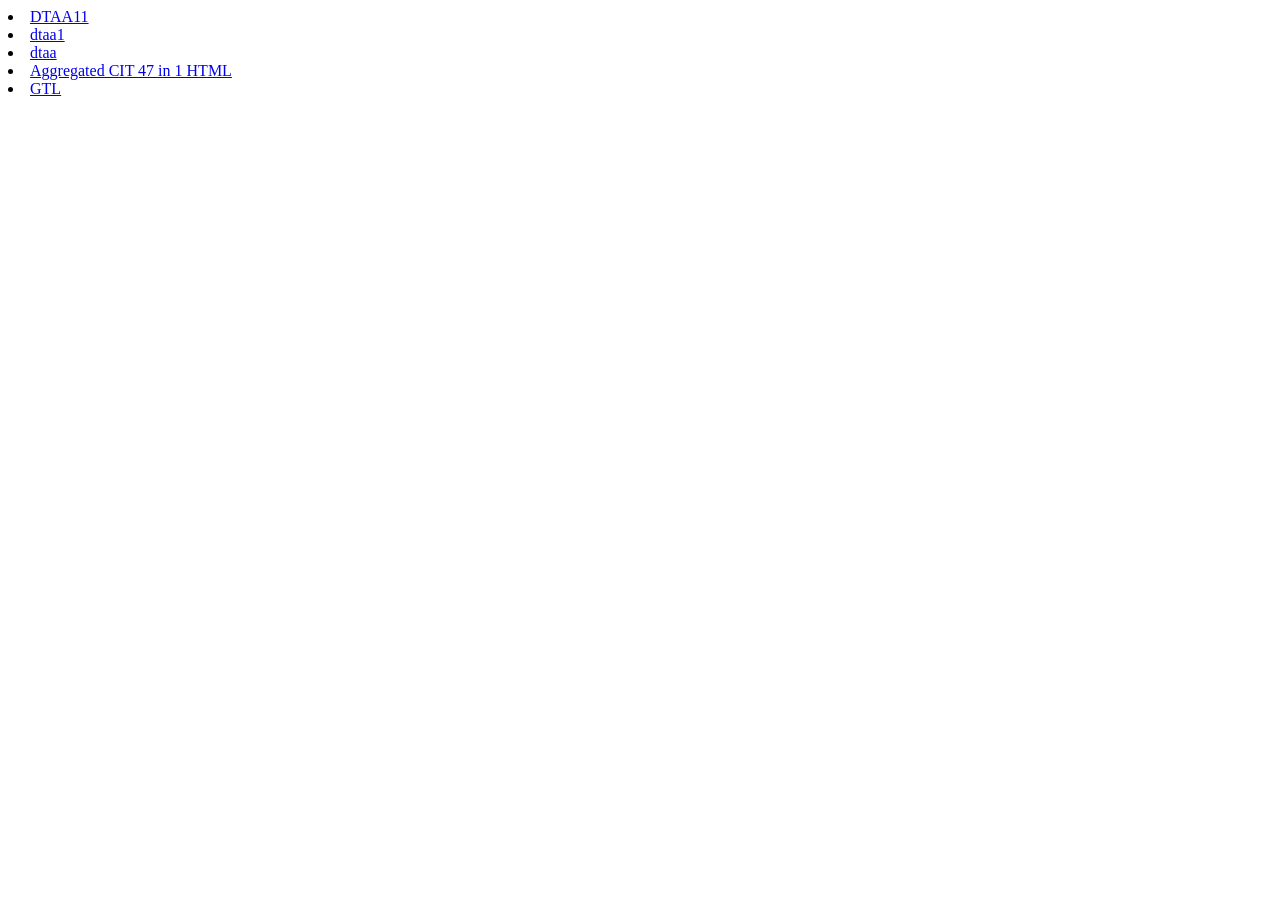
==== index.html @ 04396ec4 "." ====
<!DOCTYPE html>
<html lang="en">

<head>
  <meta charset="UTF-8" />
  <meta name="viewport" content="width=device-width, initial-scale=1.0" />

</head>

<body>
  <div>


    <li><a href="./FDL 60/index60.html">DTAA11</a></li>

    <li><a href="./html/dtaa.html">dtaa1</a></li>

    <li><a href="./dtaa.html">dtaa</a></li>

    <li><a href="./html/aggr-1html.html">Aggregated CIT 47 in 1 HTML</a></li>

<li><a href="./guide/">GTL</a></li>
  </div>

</body>

</html>
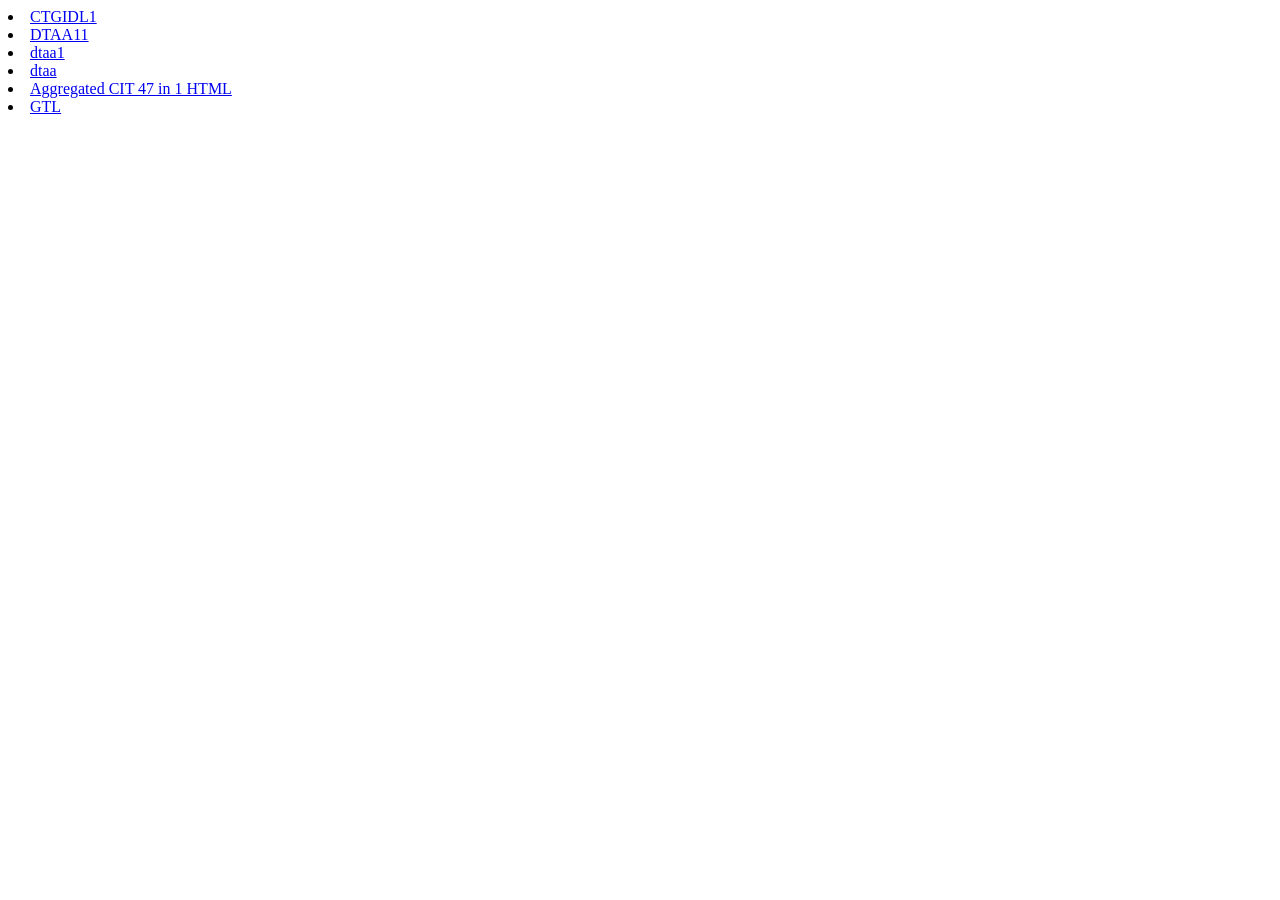
==== commit afb74838: "." ====
--- a/index.html
+++ b/index.html
@@ -10,6 +10,7 @@
 <body>
   <div>
 
+<li><a href="./CTGIDL1">CTGIDL1</a></li>
 
     <li><a href="./FDL 60/index60.html">DTAA11</a></li>
 
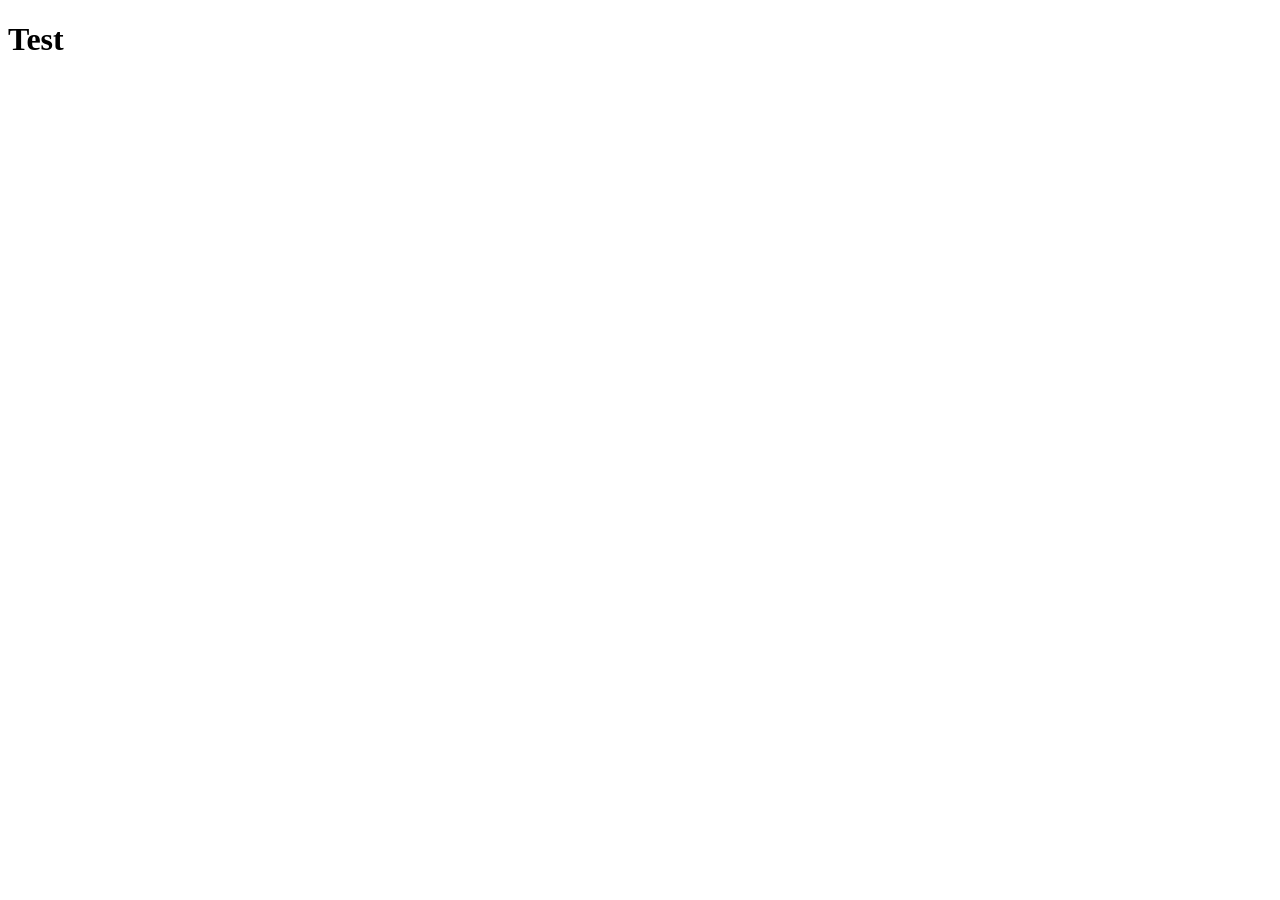
==== commit 7ffd67e2: "Add initial HTML structure with a heading" ====
--- a/index.html
+++ b/index.html
@@ -1,28 +1,11 @@
 <!DOCTYPE html>
 <html lang="en">
-
 <head>
-  <meta charset="UTF-8" />
-  <meta name="viewport" content="width=device-width, initial-scale=1.0" />
-
+    <meta charset="UTF-8">
+    <meta name="viewport" content="width=device-width, initial-scale=1.0">
+    <title>Document</title>
 </head>
-
 <body>
-  <div>
-
-<li><a href="./CTGIDL1">CTGIDL1</a></li>
-
-    <li><a href="./FDL 60/index60.html">DTAA11</a></li>
-
-    <li><a href="./html/dtaa.html">dtaa1</a></li>
-
-    <li><a href="./dtaa.html">dtaa</a></li>
-
-    <li><a href="./html/aggr-1html.html">Aggregated CIT 47 in 1 HTML</a></li>
-
-<li><a href="./guide/">GTL</a></li>
-  </div>
-
+    <h1>Test</h1>
 </body>
-
-</html>+</html>
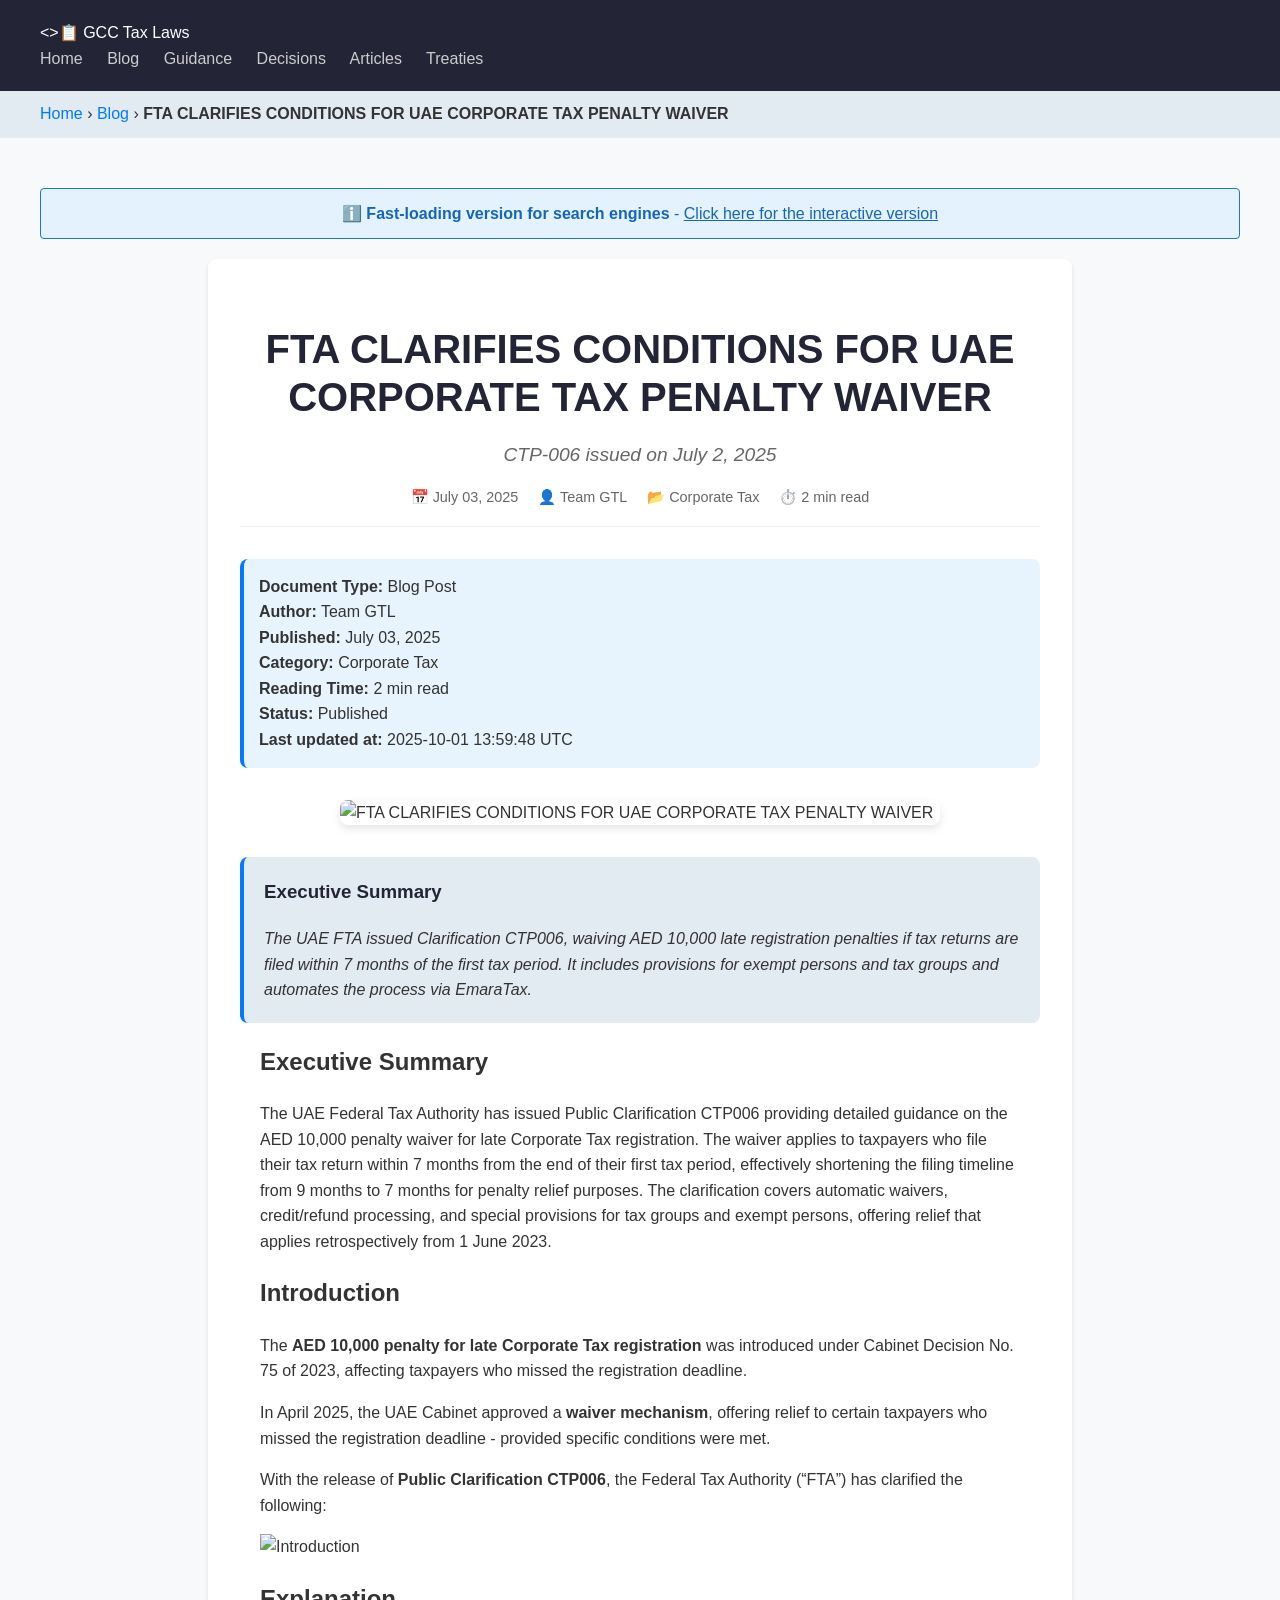
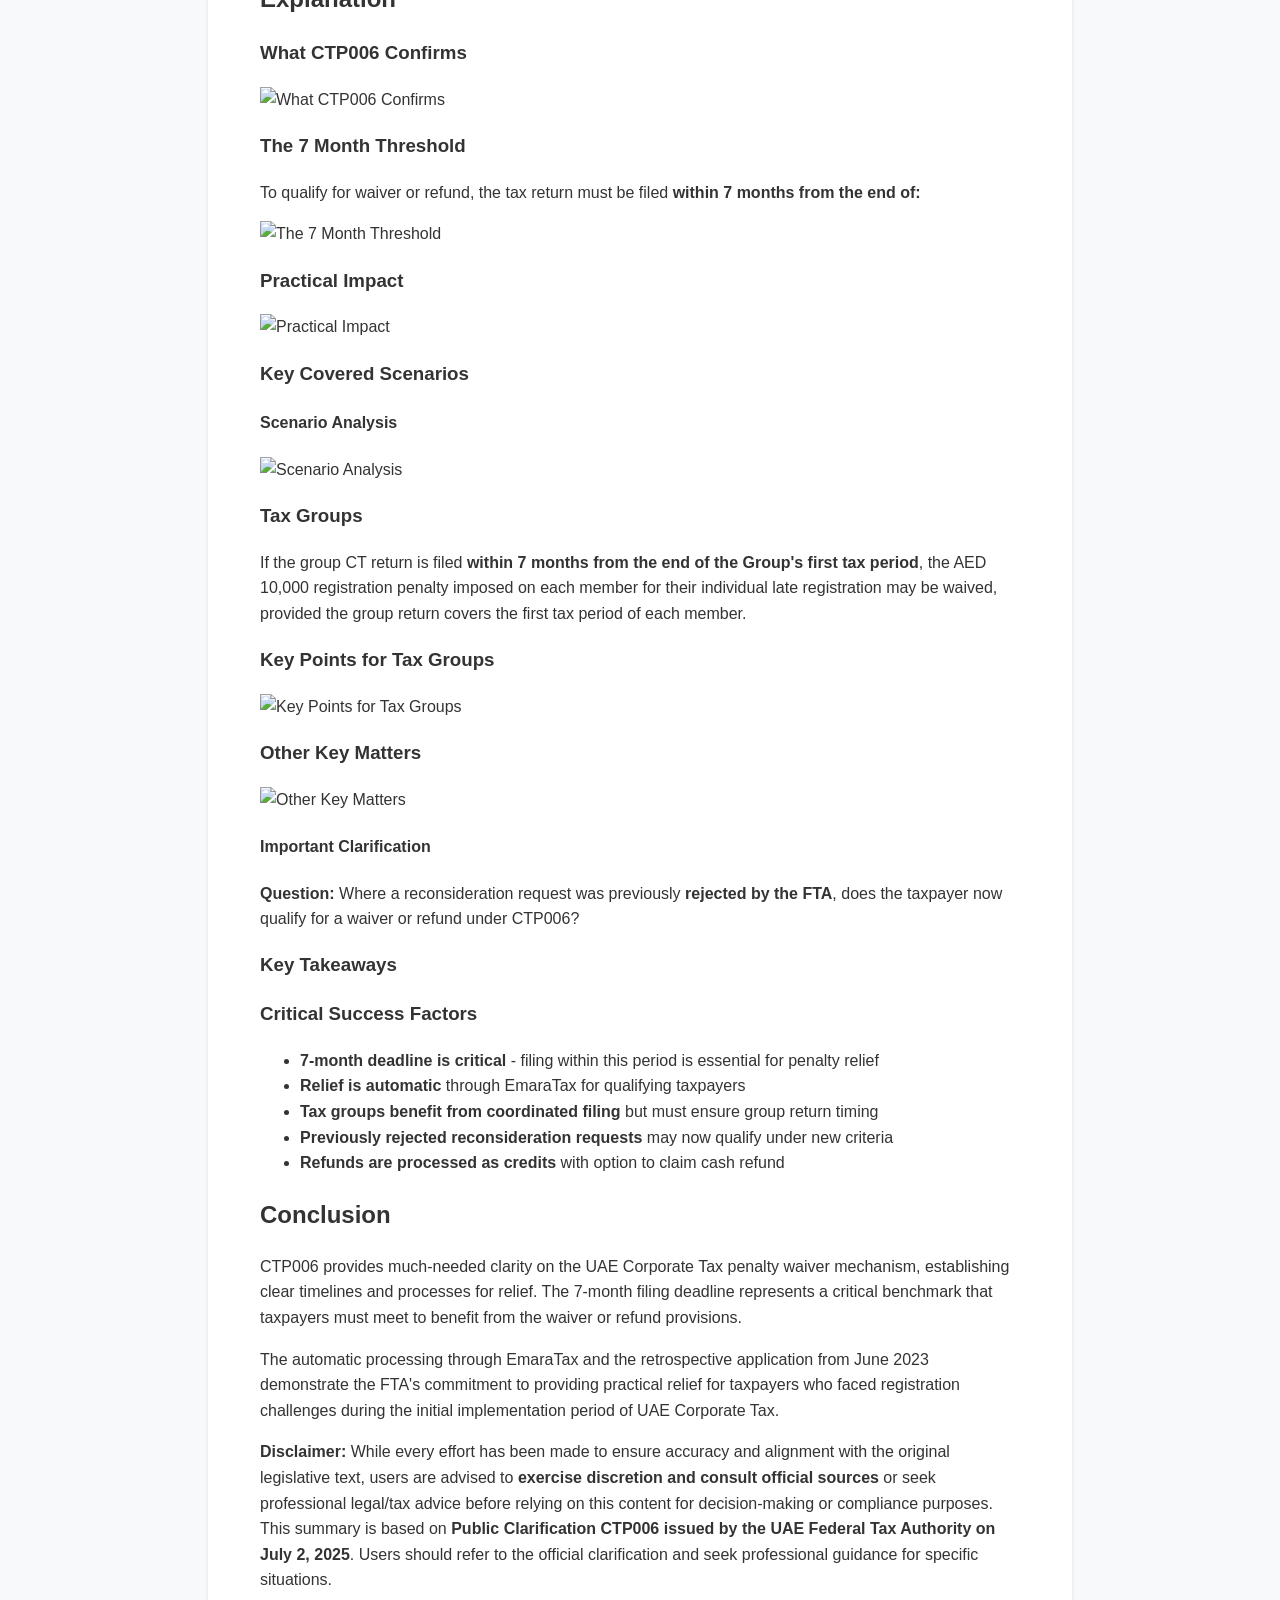
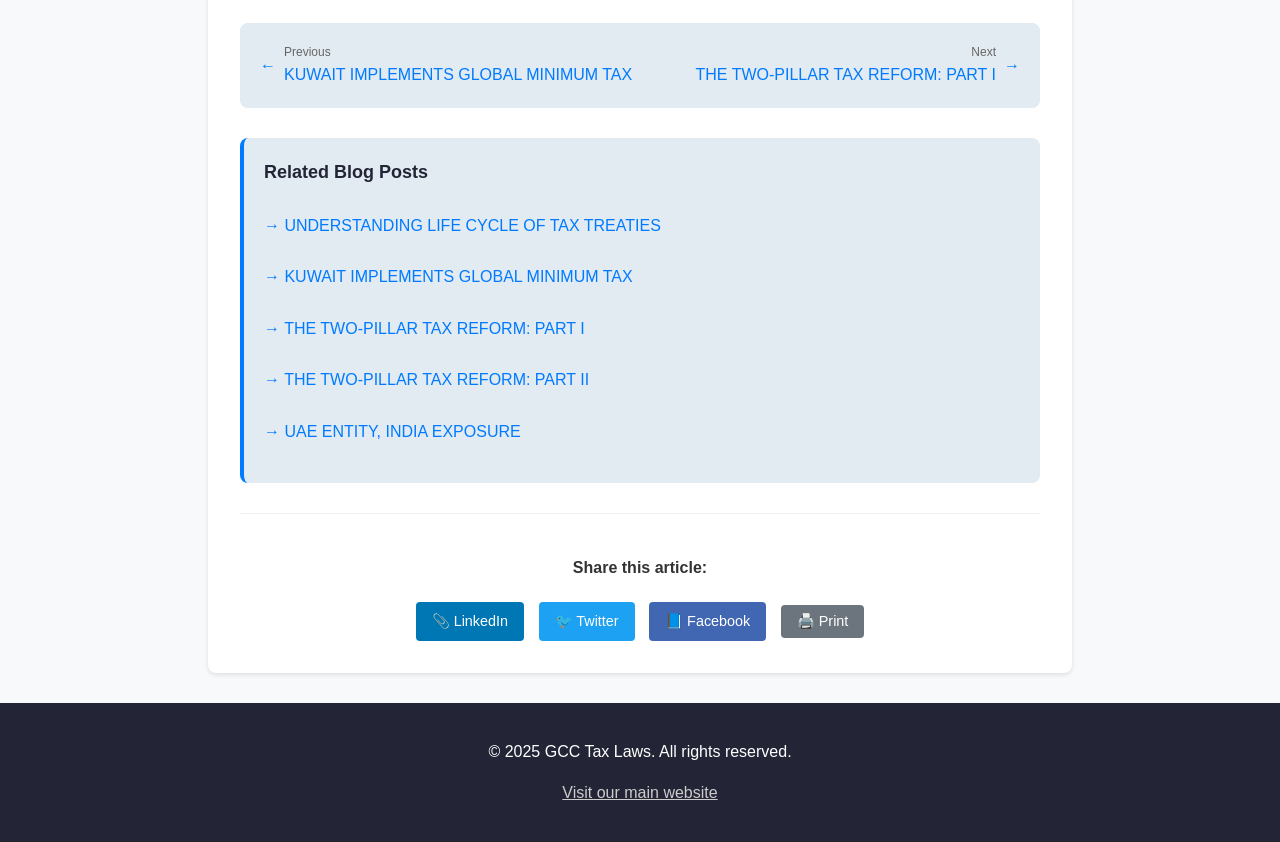
==== commit 7fc75052: "Update index.html" ====
--- a/index.html
+++ b/index.html
@@ -1,11 +1,330 @@
 <!DOCTYPE html>
 <html lang="en">
 <head>
-    <meta charset="UTF-8">
-    <meta name="viewport" content="width=device-width, initial-scale=1.0">
-    <title>Document</title>
+    <meta charset="utf-8" />
+    <meta name="viewport" content="width=device-width, initial-scale=1" />
+    <meta name="robots" content="index, follow" />
+    <meta name="theme-color" content="#232536" />
+    
+    <!-- SEO Meta Tags -->
+    <title>FTA CLARIFIES CONDITIONS FOR UAE CORPORATE TAX PENALTY WAIVER | GCC Tax Laws</title>
+    <meta name="description" content="This bulletin outlines conditions for corporate tax registration penalty waivers in the UAE. It explains 7-month filing deadlines and group tax rules under EmaraTax." />
+    <meta name="keywords" content="tax, finance, UAE, GCC, corporate tax, business tax" />
+    <link rel="canonical" href="https://gcctaxlaws.com/blogs/fta-clarifies-conditions-for-uae-corporate-tax-penalty-waiver" />
+    
+    <!-- Open Graph / Facebook -->
+    <meta property="og:type" content="article" />
+    <meta property="og:url" content="https://gcctaxlaws.com/blogs/fta-clarifies-conditions-for-uae-corporate-tax-penalty-waiver" />
+    <meta property="og:title" content="FTA CLARIFIES CONDITIONS FOR UAE CORPORATE TAX PENALTY WAIVER" />
+    <meta property="og:description" content="This bulletin outlines conditions for corporate tax registration penalty waivers in the UAE. It explains 7-month filing deadlines and group tax rules under EmaraTax." />
+    <meta property="og:image" content="https://gtlcdn-eufeh8ffbvbvacgf.z03.azurefd.net/guide/blogs/uae-corporate-tax-penalty-waiver/thumbnail-637x425.webp" />
+    <meta property="og:image:alt" content="FTA CLARIFIES CONDITIONS FOR UAE CORPORATE TAX PENALTY WAIVER - GCC Tax Laws" />
+    <meta property="og:site_name" content="GCC Tax Laws" />
+    <meta property="article:author" content="Team GTL" />
+    <meta property="article:published_time" content="2025-07-03T12:00:00" />
+    <meta property="article:section" content="Corporate Tax" />
+    <meta property="fb:app_id" content="123456789012345" />
+    
+    <!-- Twitter -->
+    <meta name="twitter:card" content="summary_large_image" />
+    <meta name="twitter:url" content="https://gcctaxlaws.com/blogs/fta-clarifies-conditions-for-uae-corporate-tax-penalty-waiver" />
+    <meta name="twitter:title" content="FTA CLARIFIES CONDITIONS FOR UAE CORPORATE TAX PENALTY WAIVER" />
+    <meta name="twitter:description" content="This bulletin outlines conditions for corporate tax registration penalty waivers in the UAE. It explains 7-month filing deadlines and group tax rules under EmaraTax." />
+    <meta name="twitter:image" content="https://gtlcdn-eufeh8ffbvbvacgf.z03.azurefd.net/guide/blogs/uae-corporate-tax-penalty-waiver/thumbnail-637x425.webp" />
+    <meta name="twitter:image:alt" content="FTA CLARIFIES CONDITIONS FOR UAE CORPORATE TAX PENALTY WAIVER - GCC Tax Laws" />
+    <meta name="twitter:site" content="@gcctaxlaws" />
+    
+    <!-- LinkedIn specific -->
+    <meta property="linkedin:owner" content="@gcctaxlaws" />
+    
+    <!-- Additional SEO -->
+    <meta name="author" content="Team GTL" />
+    <meta name="language" content="English" />
+    <meta name="geo.region" content="AE" />
+    <meta name="geo.placename" content="UAE" />
+    
+    <!-- Structured Data -->
+    <script type="application/ld+json">
+    {
+  "@context": "https://schema.org",
+  "@type": "BlogPosting",
+  "headline": "FTA CLARIFIES CONDITIONS FOR UAE CORPORATE TAX PENALTY WAIVER",
+  "description": "This bulletin outlines conditions for corporate tax registration penalty waivers in the UAE. It explains 7-month filing deadlines and group tax rules under EmaraTax.",
+  "url": "https://gcctaxlaws.com/blogs/fta-clarifies-conditions-for-uae-corporate-tax-penalty-waiver",
+  "datePublished": "2025-07-03T12:00:00",
+  "dateModified": "2025-07-03T12:00:00",
+  "author": {
+    "@type": "Organization",
+    "name": "Team GTL"
+  },
+  "publisher": {
+    "@type": "Organization",
+    "name": "GCC Tax Laws",
+    "logo": {
+      "@type": "ImageObject",
+      "url": "https://gcctaxlaws.com/logo.png"
+    }
+  },
+  "mainEntityOfPage": {
+    "@type": "WebPage",
+    "@id": "https://gcctaxlaws.com/blogs/fta-clarifies-conditions-for-uae-corporate-tax-penalty-waiver"
+  },
+  "articleSection": "Corporate Tax",
+  "keywords": "tax, finance, UAE, GCC, corporate tax, business tax",
+  "inLanguage": "en",
+  "image": {
+    "@type": "ImageObject",
+    "url": "https://gtlcdn-eufeh8ffbvbvacgf.z03.azurefd.net/guide/blogs/uae-corporate-tax-penalty-waiver/thumbnail-637x425.webp",
+    "width": 1200,
+    "height": 630
+  }
+}
+    </script>
+    
+    <!-- Critical CSS for Blog -->
+    <style>
+        body { 
+            font-family: -apple-system, BlinkMacSystemFont, 'Segoe UI', Roboto, sans-serif; 
+            margin: 0; 
+            line-height: 1.6; 
+            background: #f8f9fa;
+            color: #333;
+        }
+        .container { max-width: 1200px; margin: 0 auto; padding: 0 20px; }
+        .header { background: #232536; color: white; padding: 20px 0; }
+        .header h1 { margin: 0; font-size: 1.5rem; }
+        .header nav a { color: #ccc; margin-right: 20px; text-decoration: none; }
+        .header nav a:hover { color: white; }
+        .breadcrumb-nav { background: #e2eaf2;padding: 10px 0; border-bottom: 1px solid #e9ecef; }
+        .breadcrumb-nav a { color: #007bff; text-decoration: none; }
+        .breadcrumb-nav a:hover { text-decoration: underline; }
+        .main-content { padding: 30px 0; }
+        .document-meta { 
+            background: #e8f4fd; 
+            padding: 15px; 
+            border-radius: 8px; 
+            margin-bottom: 20px; 
+            border-left: 4px solid #007bff;
+        }
+        .blog-content { 
+            max-width: 800px; 
+            margin: 0 auto; 
+            background: white; 
+            padding: 2rem; 
+            border-radius: 8px; 
+            box-shadow: 0 2px 4px rgba(0,0,0,0.1);
+        }
+        .blog-header {
+            text-align: center;
+            margin-bottom: 2rem;
+            padding-bottom: 1rem;
+            border-bottom: 1px solid #eee;
+        }
+        .blog-title {
+            font-size: 2.5rem;
+            font-weight: bold;
+            color: #232536;
+            margin-bottom: 0.5rem;
+            line-height: 1.2;
+        }
+        .blog-subtitle {
+            font-size: 1.2rem;
+            color: #666;
+            margin-bottom: 1rem;
+            font-style: italic;
+        }
+        .blog-meta {
+            display: flex;
+            justify-content: center;
+            gap: 20px;
+            flex-wrap: wrap;
+            color: #666;
+            font-size: 0.9rem;
+        }
+        .blog-image {
+            width: 100%;
+            max-width: 600px;
+            height: auto;
+            margin: 2rem auto;
+            display: block;
+            border-radius: 8px;
+            box-shadow: 0 4px 8px rgba(0,0,0,0.1);
+        }
+        .bot-notice {
+            background: #e3f2fd;
+            border: 1px solid #1976d2;
+            padding: 12px;
+            margin: 20px 0;
+            border-radius: 4px;
+            color: #1565c0;
+            text-align: center;
+        }
+        .footer { background: #232536; color: white; padding: 20px 0; text-align: center; }
+        .footer a { color: #ccc; }
+        .internal-navigation a:hover { background: #e9ecef; padding: 15px; margin: -15px; border-radius: 8px; }
+        .related-content a:hover { text-decoration: underline; }
+        .social-share { 
+            margin-top: 30px; 
+            padding-top: 20px; 
+            border-top: 1px solid #eee; 
+            text-align: center;
+        }
+        .share-btn {
+            margin: 0 5px;
+            padding: 8px 16px;
+            border: none;
+            border-radius: 4px;
+            cursor: pointer;
+            text-decoration: none;
+            display: inline-block;
+            font-size: 0.9rem;
+        }
+        .btn-linkedin { background: #0077b5; color: white; }
+        .btn-twitter { background: #1da1f2; color: white; }
+        .btn-facebook { background: #4267B2; color: white; }
+        .btn-print { background: #6c757d; color: white; }
+    </style>
 </head>
 <body>
-    <h1>Test</h1>
+    <div id="root">
+        <header class="header">
+            <div class="container">
+                <>📋 GCC Tax Laws</>
+                <nav>
+                    <a href="/">Home</a>
+                    <a href="/blogs">Blog</a>
+                    <a href="/guidances">Guidance</a>
+                    <a href="/decisions">Decisions</a>
+                    <a href="/articles">Articles</a>
+                    <a href="/tax-treaties">Treaties</a>
+                </nav>
+            </div>
+        </header>
+        
+        
+    <nav class="breadcrumb-nav" aria-label="Breadcrumb">
+        <div class="container">
+            <a href="/">Home</a> › <a href="/blogs">Blog</a> › <strong>FTA CLARIFIES CONDITIONS FOR UAE CORPORATE TAX PENALTY WAIVER</strong>
+        </div>
+    </nav>
+        
+        <main class="main-content">
+            <div class="container">
+                <div class="bot-notice">
+                    ℹ️ <strong>Fast-loading version for search engines</strong> - 
+                    <a href="https://gcctaxlaws.com/blogs/fta-clarifies-conditions-for-uae-corporate-tax-penalty-waiver" style="color: #1565c0;">Click here for the interactive version</a>
+                </div>
+                
+                <article class="blog-content">
+                    <header class="blog-header">
+                        <h1 class="blog-title">FTA CLARIFIES CONDITIONS FOR UAE CORPORATE TAX PENALTY WAIVER</h1>
+                        <p class="blog-subtitle">CTP-006 issued on July 2, 2025</p>
+                        
+                        <div class="blog-meta">
+                            <span>📅 July 03, 2025</span>
+                            <span>👤 Team GTL</span>
+                            <span>📂 Corporate Tax</span>
+                            <span>⏱️ 2 min read</span>
+                        </div>
+                    </header>
+                    
+                    
+    <div class="document-meta">
+        <strong>Document Type:</strong> Blog Post<br>
+        <strong>Author:</strong> Team GTL<br>
+        <strong>Published:</strong> July 03, 2025<br>
+        <strong>Category:</strong> Corporate Tax<br>
+        <strong>Reading Time:</strong> 2 min read<br>
+        <strong>Status:</strong> Published
+       <br><strong>Last updated at:</strong> 2025-10-01 13:59:48 UTC
+    </div>
+                    
+                    <img src="https://gtlcdn-eufeh8ffbvbvacgf.z03.azurefd.net/guide/blogs/uae-corporate-tax-penalty-waiver/thumbnail-637x425.webp" alt="FTA CLARIFIES CONDITIONS FOR UAE CORPORATE TAX PENALTY WAIVER" class="blog-image" />
+                    
+                    <div class="blog-excerpt" style="background: #e2eaf2;padding: 20px; border-radius: 8px; margin: 20px 0; border-left: 4px solid #007bff;">
+                        <h3 style="margin-top: 0; color: #232536;">Executive Summary</h3>
+                        <p style="margin-bottom: 0; font-style: italic; line-height: 1.6;">The UAE FTA issued Clarification CTP006, waiving AED 10,000 late registration penalties if tax returns are filed within 7 months of the first tax period. It includes provisions for exempt persons and tax groups and automates the process via EmaraTax.</p>
+                    </div>
+                    
+                    <div class="blog-body">
+                        <div class='container'><div class='section'><h2 class='section-title'>Executive Summary</h2><div class='accent-box'><p>The UAE Federal Tax Authority has issued <span class='highlight'>Public Clarification CTP006</span> providing detailed guidance on the <span class='highlight'>AED 10,000 penalty waiver</span> for late Corporate Tax registration. The waiver applies to taxpayers who file their tax return <span class='highlight'>within 7 months</span> from the end of their first tax period, effectively shortening the filing timeline from 9 months to 7 months for penalty relief purposes. The clarification covers <span class='highlight'>automatic waivers, credit/refund processing</span>, and special provisions for <span class='highlight'>tax groups and exempt persons</span>, offering relief that applies retrospectively from 1 June 2023.</p></div></div><div class='section'><h2 class='section-title'>Introduction</h2><p>The <strong>AED 10,000 penalty for late Corporate Tax registration</strong> was introduced under Cabinet Decision No. 75 of 2023, affecting taxpayers who missed the registration deadline.</p><p>In April 2025, the UAE Cabinet approved a <strong>waiver mechanism</strong>, offering relief to certain taxpayers who missed the registration deadline - provided specific conditions were met.</p><p>With the release of <strong>Public Clarification CTP006</strong>, the Federal Tax Authority (“FTA”) has clarified the following:</p><img alt='Introduction' src='https://gtlcdn-eufeh8ffbvbvacgf.z03.azurefd.net/guide/blogs/uae-corporate-tax-penalty-waiver/01.webp'/></div><div class='section'><h2 class='section-title'>Explanation</h2><h3 class='subsection-title'>What CTP006 Confirms</h3><img alt='What CTP006 Confirms' class='large-image' src='https://gtlcdn-eufeh8ffbvbvacgf.z03.azurefd.net/guide/blogs/uae-corporate-tax-penalty-waiver/02.webp'/><h3 class='subsection-title'>The 7 Month Threshold</h3><p>To qualify for waiver or refund, the tax return must be filed <strong>within 7 months from the end of:</strong></p><img alt='The 7 Month Threshold' class='large-image' src='https://gtlcdn-eufeh8ffbvbvacgf.z03.azurefd.net/guide/blogs/uae-corporate-tax-penalty-waiver/03.webp'/><h3 class='subsection-title'>Practical Impact</h3><img alt='Practical Impact' class='large-image' src='https://gtlcdn-eufeh8ffbvbvacgf.z03.azurefd.net/guide/blogs/uae-corporate-tax-penalty-waiver/04.webp'/><h3 class='subsection-title'>Key Covered Scenarios</h3><div class='accent-box'><h4 class='step-title'>Scenario Analysis</h4><img alt='Scenario Analysis' class='large-image' src='https://gtlcdn-eufeh8ffbvbvacgf.z03.azurefd.net/guide/blogs/uae-corporate-tax-penalty-waiver/05.webp'/></div><h3 class='subsection-title'>Tax Groups</h3><p>If the group CT return is filed <strong>within 7 months from the end of the Group's first tax period</strong>, the AED 10,000 registration penalty imposed on each member for their individual late registration may be waived, provided the group return covers the first tax period of each member. </p><h3>Key Points for Tax Groups</h3><img alt='Key Points for Tax Groups' src='https://gtlcdn-eufeh8ffbvbvacgf.z03.azurefd.net/guide/blogs/uae-corporate-tax-penalty-waiver/06.webp'/><h3 class='subsection-title'>Other Key Matters</h3><img alt='Other Key Matters' class='large-image' src='https://gtlcdn-eufeh8ffbvbvacgf.z03.azurefd.net/guide/blogs/uae-corporate-tax-penalty-waiver/07.webp'/><h4 class='step-title'>Important Clarification</h4><div class='accent-box'><p><strong>Question:</strong> Where a reconsideration request was previously <strong>rejected by the FTA</strong>, does the taxpayer now qualify for a waiver or refund under CTP006?</p></div><h3 class='subsection-title'>Key Takeaways</h3><div class='key-points'><h3>Critical Success Factors</h3><ul><li><strong>7-month deadline is critical</strong> - filing within this period is essential for penalty relief</li><li><strong>Relief is automatic</strong> through EmaraTax for qualifying taxpayers</li><li><strong>Tax groups benefit from coordinated filing</strong> but must ensure group return timing </li><li><strong>Previously rejected reconsideration requests</strong> may now qualify under new criteria </li><li><strong>Refunds are processed as credits</strong> with option to claim cash refund</li></ul></div></div><div class='section'><h2 class='section-title'>Conclusion</h2><p>CTP006 provides much-needed clarity on the UAE Corporate Tax penalty waiver mechanism, establishing clear timelines and processes for relief. The 7-month filing deadline represents a critical benchmark that taxpayers must meet to benefit from the waiver or refund provisions.</p><p>The automatic processing through EmaraTax and the retrospective application from June 2023 demonstrate the FTA's commitment to providing practical relief for taxpayers who faced registration challenges during the initial implementation period of UAE Corporate Tax.</p><div class='accent-box'><p><strong>Disclaimer:</strong> While every effort has been made to ensure accuracy and alignment with the original legislative text, users are advised to <strong>exercise discretion and consult official sources</strong> or seek professional legal/tax advice before relying on this content for decision-making or compliance purposes. This summary is based on <strong>Public Clarification CTP006 issued by the UAE Federal Tax Authority on July 2, 2025</strong>. Users should refer to the official clarification and seek professional guidance for specific situations.</p></div></div></div>
+                    </div>
+                    
+                    <div class="internal-navigation" style="display: flex; justify-content: space-between; margin: 30px 0; padding: 20px; background: #e2eaf2;border-radius: 8px;">
+        <a href="/blogs/kuwait-implements-global-minimum-tax" class="nav-link prev-link" style="color: #007bff; text-decoration: none; display: flex; align-items: center;">
+            <span style="margin-right: 8px;">←</span>
+            <div>
+                <div style="font-size: 12px; color: #666;">Previous</div>
+                <div style="font-weight: 500;">KUWAIT IMPLEMENTS GLOBAL MINIMUM TAX</div>
+            </div>
+        </a>
+        <a href="/blogs/the-two-pillar-tax-reform-part-i" class="nav-link next-link" style="color: #007bff; text-decoration: none; display: flex; align-items: center; text-align: right;">
+            <div>
+                <div style="font-size: 12px; color: #666;">Next</div>
+                <div style="font-weight: 500;">THE TWO-PILLAR TAX REFORM: PART I</div>
+            </div>
+            <span style="margin-left: 8px;">→</span>
+        </a></div>
+                    
+    <div class="related-content" style="margin: 30px 0; padding: 20px; background: #e2eaf2;border-radius: 8px; border-left: 4px solid #007bff;">
+        <h3 style="margin-top: 0; color: #232536; font-size: 18px;">Related Blog Posts</h3>
+        <ul style="list-style: none; padding: 0; margin: 0;">
+            <li style="margin-bottom: 10px;">
+                <a href="/blogs/understanding-life-cycle-of-tax-treaties" style="color: #007bff; text-decoration: none; display: block; padding: 8px 0;">
+                    → UNDERSTANDING LIFE CYCLE OF TAX TREATIES
+                </a>
+            </li>
+            <li style="margin-bottom: 10px;">
+                <a href="/blogs/kuwait-implements-global-minimum-tax" style="color: #007bff; text-decoration: none; display: block; padding: 8px 0;">
+                    → KUWAIT IMPLEMENTS GLOBAL MINIMUM TAX
+                </a>
+            </li>
+            <li style="margin-bottom: 10px;">
+                <a href="/blogs/the-two-pillar-tax-reform-part-i" style="color: #007bff; text-decoration: none; display: block; padding: 8px 0;">
+                    → THE TWO-PILLAR TAX REFORM: PART I
+                </a>
+            </li>
+            <li style="margin-bottom: 10px;">
+                <a href="/blogs/the-two-pillar-tax-reform-part-ii" style="color: #007bff; text-decoration: none; display: block; padding: 8px 0;">
+                    → THE TWO-PILLAR TAX REFORM: PART II
+                </a>
+            </li>
+            <li style="margin-bottom: 10px;">
+                <a href="/blogs/uae-entity-india-exposure" style="color: #007bff; text-decoration: none; display: block; padding: 8px 0;">
+                    → UAE ENTITY, INDIA EXPOSURE
+                </a>
+            </li></ul></div>
+                    
+                    <div class="social-share">
+                        <h4>Share this article:</h4>
+                        <a href="https://www.linkedin.com/sharing/share-offsite/?url=https://gcctaxlaws.com/blogs/fta-clarifies-conditions-for-uae-corporate-tax-penalty-waiver" target="_blank" class="share-btn btn-linkedin">
+                            📎 LinkedIn
+                        </a>
+                        <a href="https://twitter.com/intent/tweet?url=https://gcctaxlaws.com/blogs/fta-clarifies-conditions-for-uae-corporate-tax-penalty-waiver&text=FTA CLARIFIES CONDITIONS FOR UAE CORPORATE TAX PENALTY WAIVER" target="_blank" class="share-btn btn-twitter">
+                            🐦 Twitter
+                        </a>
+                        <a href="https://www.facebook.com/sharer/sharer.php?u=https://gcctaxlaws.com/blogs/fta-clarifies-conditions-for-uae-corporate-tax-penalty-waiver" target="_blank" class="share-btn btn-facebook">
+                            📘 Facebook
+                        </a>
+                        <button onclick="window.print()" class="share-btn btn-print">
+                            🖨️ Print
+                        </button>
+                    </div>
+                </article>
+            </div>
+        </main>
+        
+        <footer class="footer">
+            <div class="container">
+                <p>&copy; 2025 GCC Tax Laws. All rights reserved.</p>
+                <p><a href="https://gcctaxlaws.com">Visit our main website</a></p>
+            </div>
+        </footer>
+    </div>
+    
+    <!-- Data for React hydration -->
+    <script>
+        window.__STATIC_PAGE_DATA__ = {"type": "blogs", "slug": "fta-clarifies-conditions-for-uae-corporate-tax-penalty-waiver", "url": "/blogs/fta-clarifies-conditions-for-uae-corporate-tax-penalty-waiver", "title": "FTA CLARIFIES CONDITIONS FOR UAE CORPORATE TAX PENALTY WAIVER", "canonical": "https://gcctaxlaws.com/blogs/fta-clarifies-conditions-for-uae-corporate-tax-penalty-waiver"};
+    </script>
 </body>
 </html>
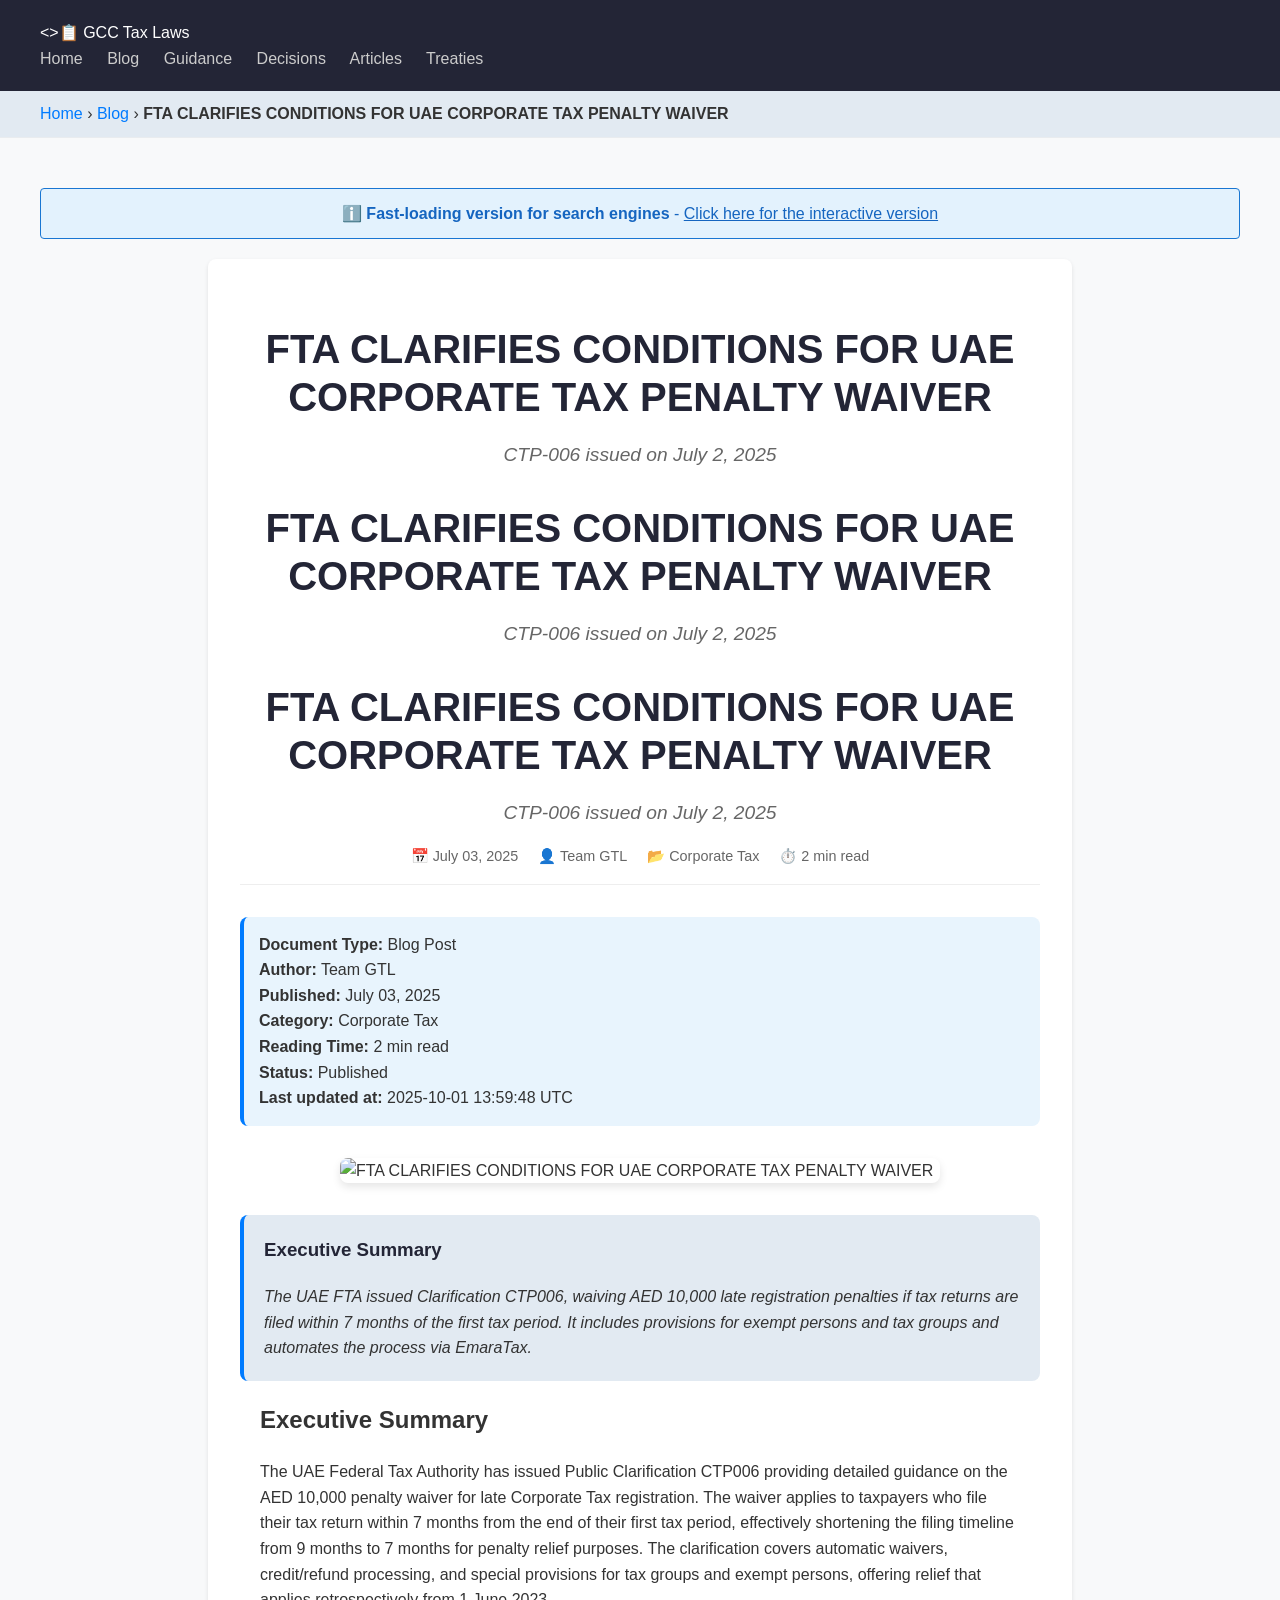
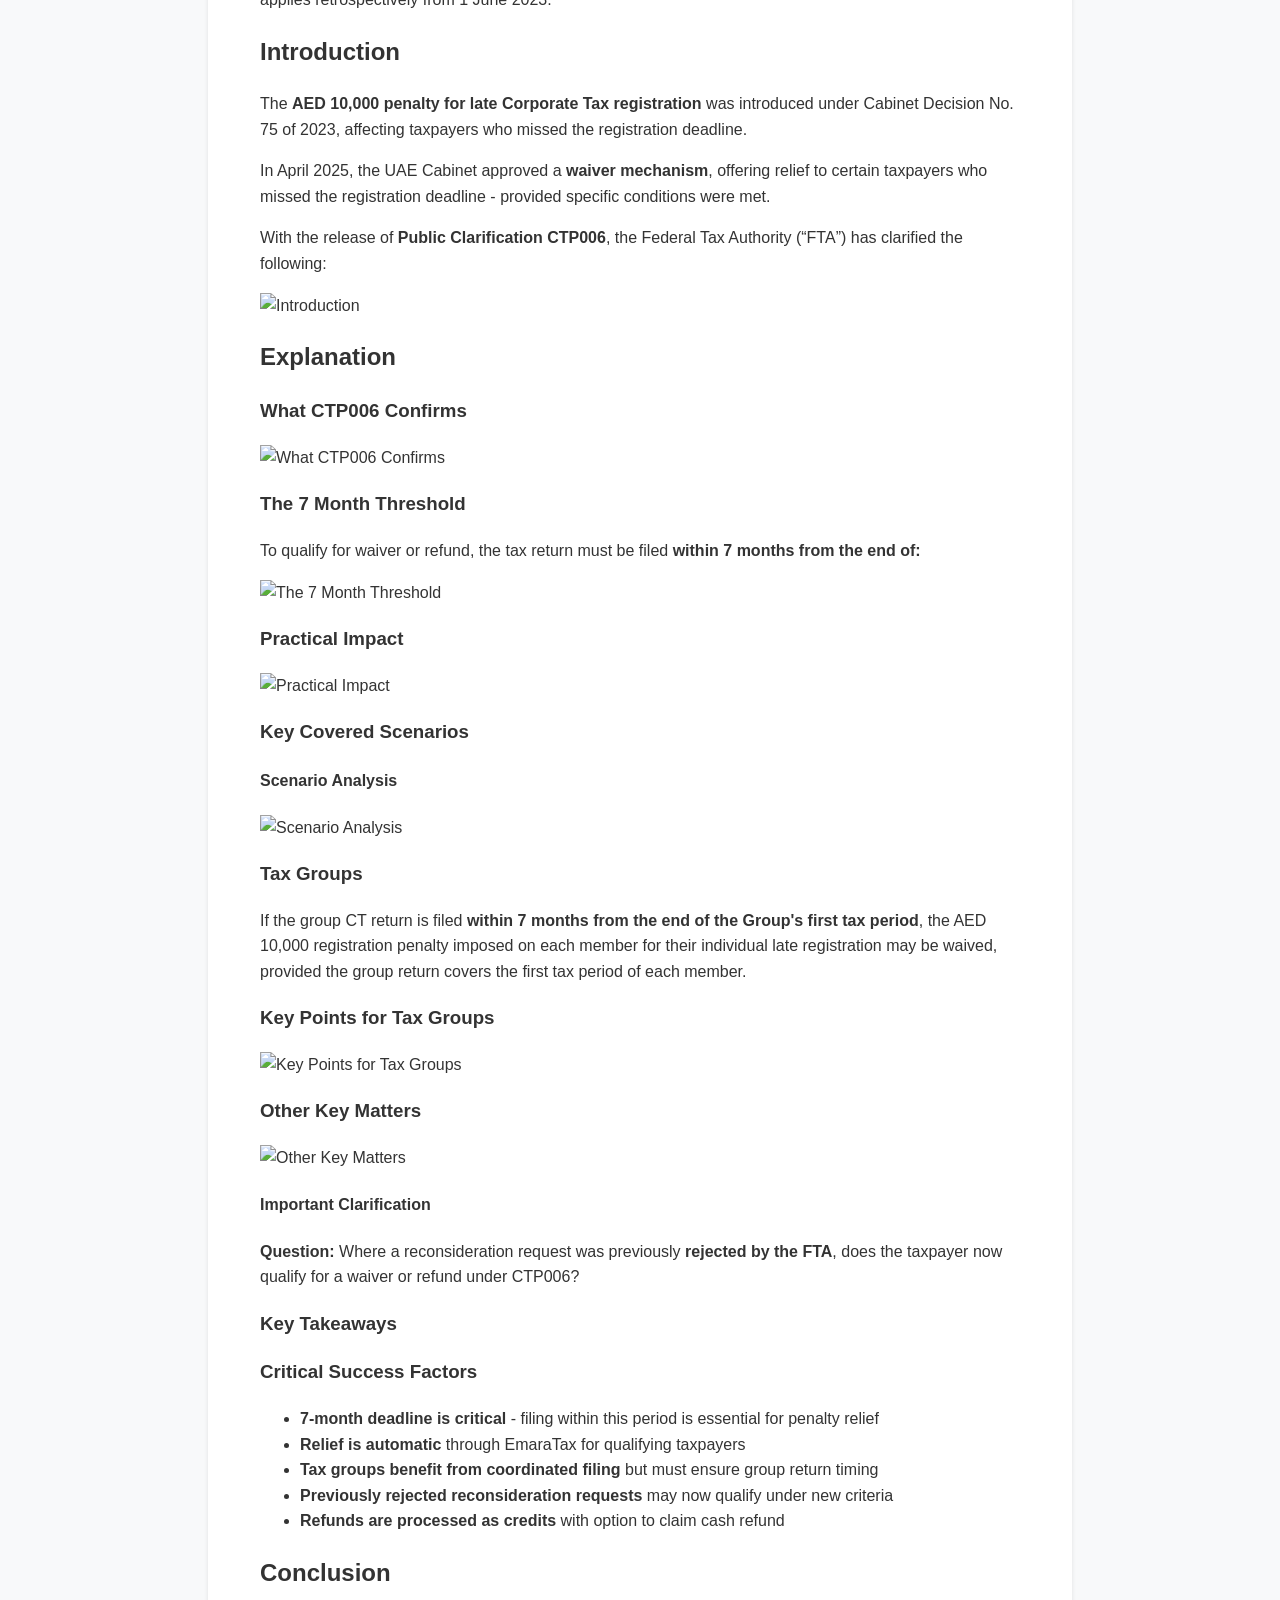
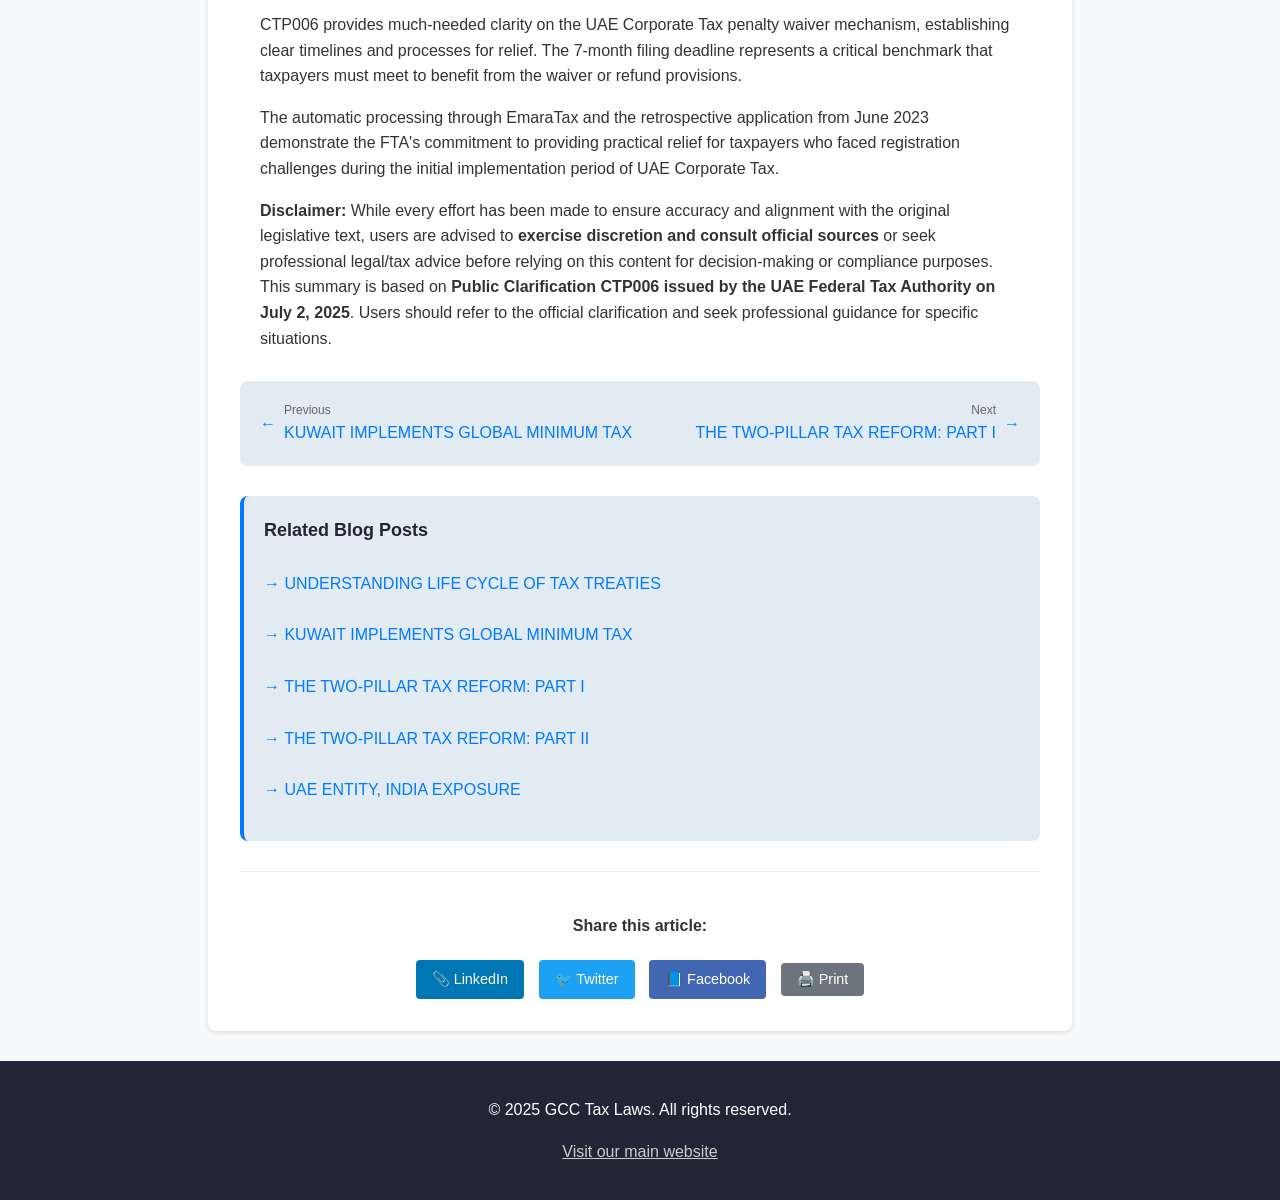
==== commit 5a95abc7: "Remove duplicate blog title and subtitle Removed duplicate blog title and subtitle entries." ====
--- a/index.html
+++ b/index.html
@@ -219,6 +219,16 @@
                     <header class="blog-header">
                         <h1 class="blog-title">FTA CLARIFIES CONDITIONS FOR UAE CORPORATE TAX PENALTY WAIVER</h1>
                         <p class="blog-subtitle">CTP-006 issued on July 2, 2025</p>
+
+
+                        <h1 class="blog-title">FTA CLARIFIES CONDITIONS FOR UAE CORPORATE TAX PENALTY WAIVER</h1>
+                        <p class="blog-subtitle">CTP-006 issued on July 2, 2025</p>
+
+
+
+                        <h1 class="blog-title">FTA CLARIFIES CONDITIONS FOR UAE CORPORATE TAX PENALTY WAIVER</h1>
+                        <p class="blog-subtitle">CTP-006 issued on July 2, 2025</p>
+
                         
                         <div class="blog-meta">
                             <span>📅 July 03, 2025</span>
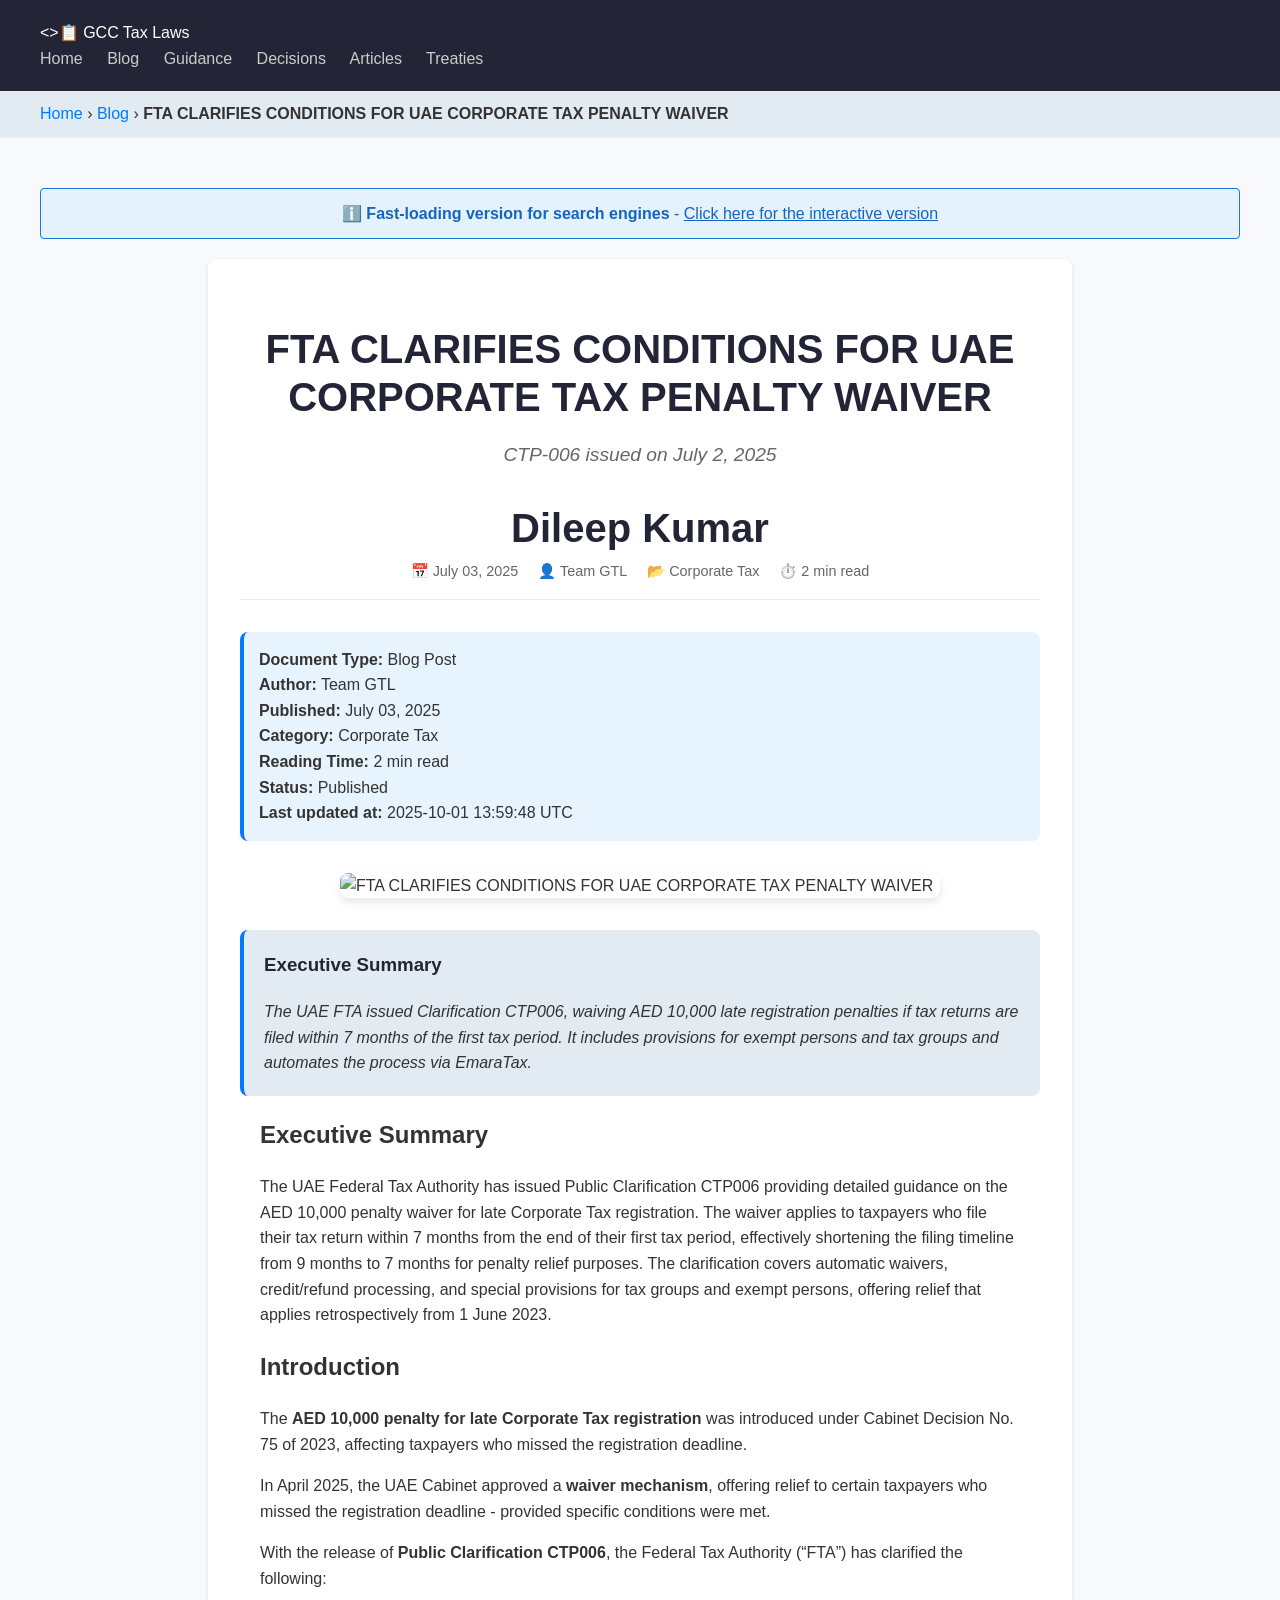
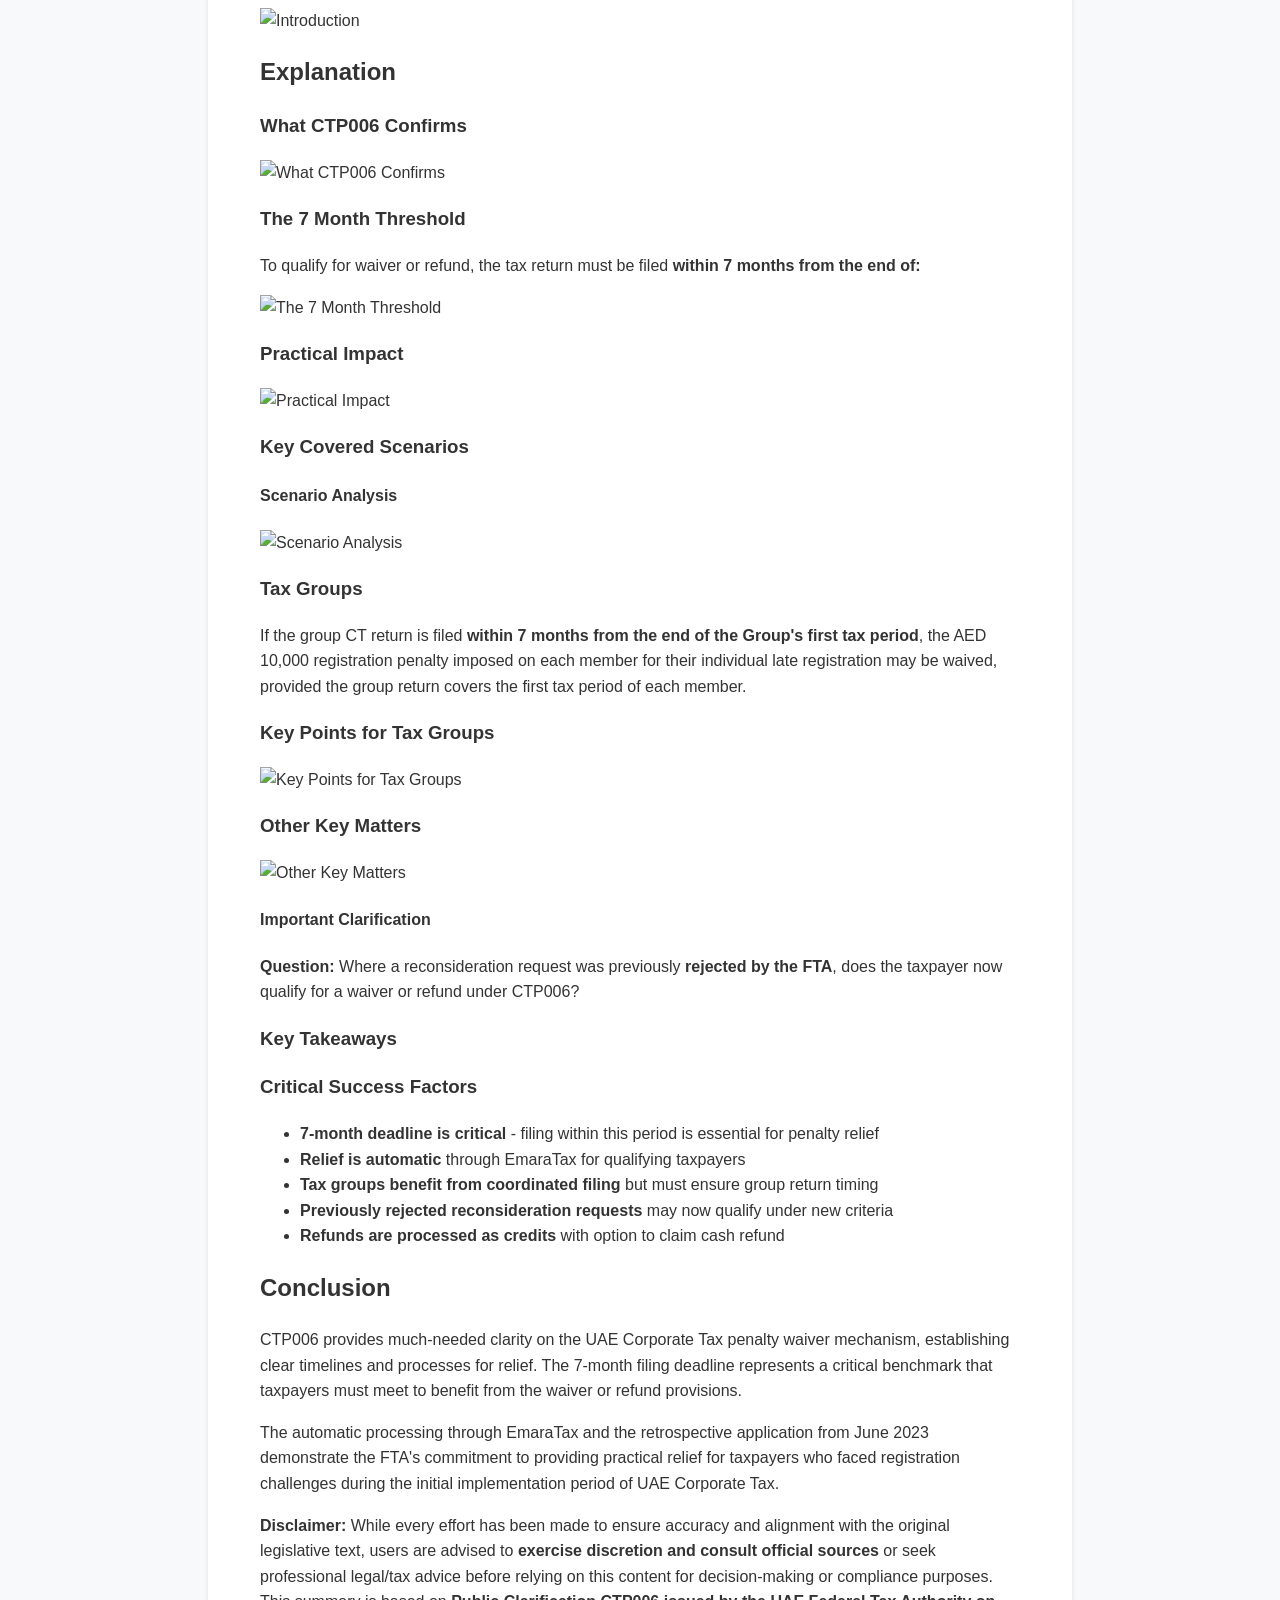
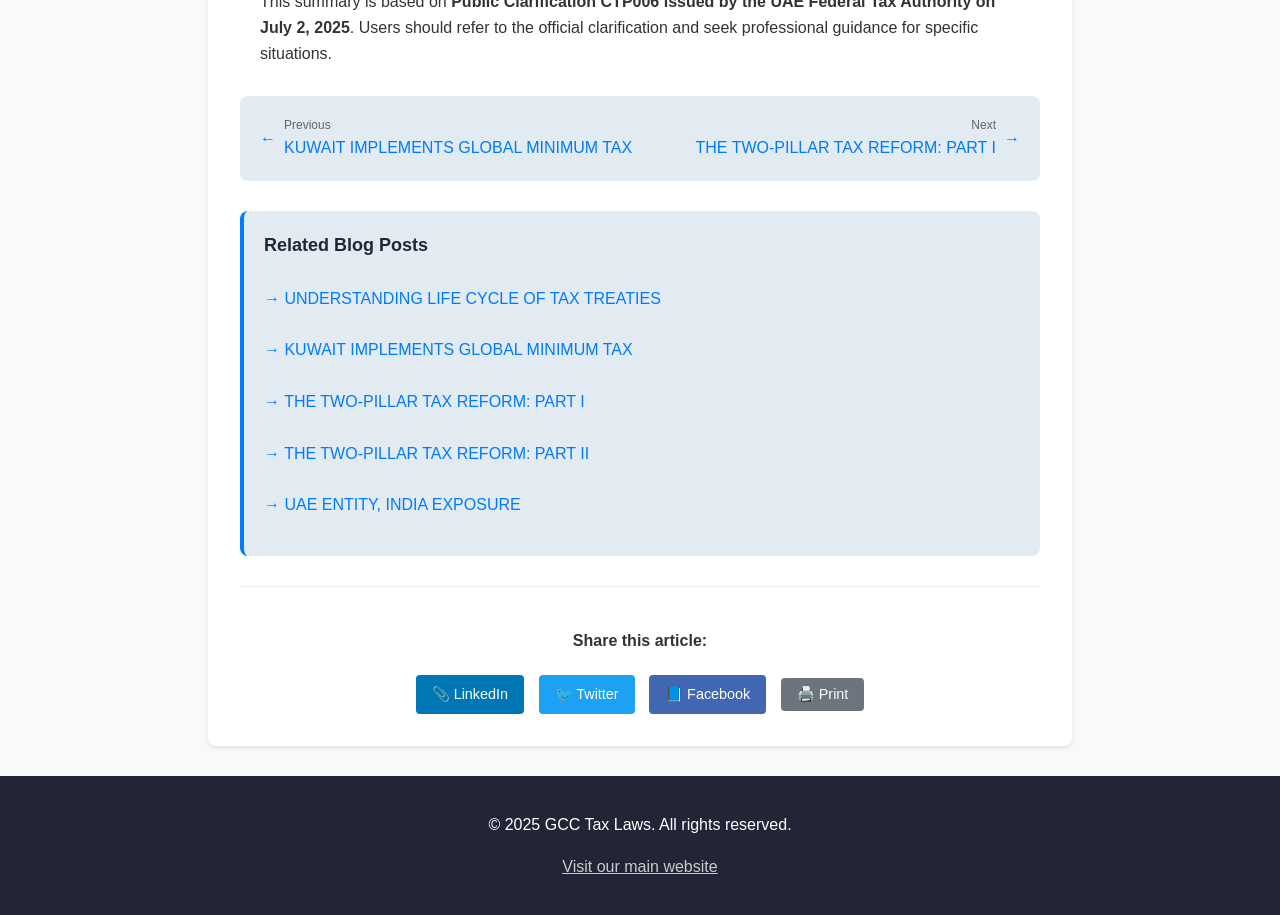
==== commit 32f31220: "Update blog title and remove duplicates Removed duplicate blog title and subtitle, and added new tit" ====
--- a/index.html
+++ b/index.html
@@ -221,13 +221,8 @@
                         <p class="blog-subtitle">CTP-006 issued on July 2, 2025</p>
 
 
-                        <h1 class="blog-title">FTA CLARIFIES CONDITIONS FOR UAE CORPORATE TAX PENALTY WAIVER</h1>
-                        <p class="blog-subtitle">CTP-006 issued on July 2, 2025</p>
-
-
-
-                        <h1 class="blog-title">FTA CLARIFIES CONDITIONS FOR UAE CORPORATE TAX PENALTY WAIVER</h1>
-                        <p class="blog-subtitle">CTP-006 issued on July 2, 2025</p>
+                        <h1 class="blog-title">Dileep Kumar</h1>
+                
 
                         
                         <div class="blog-meta">
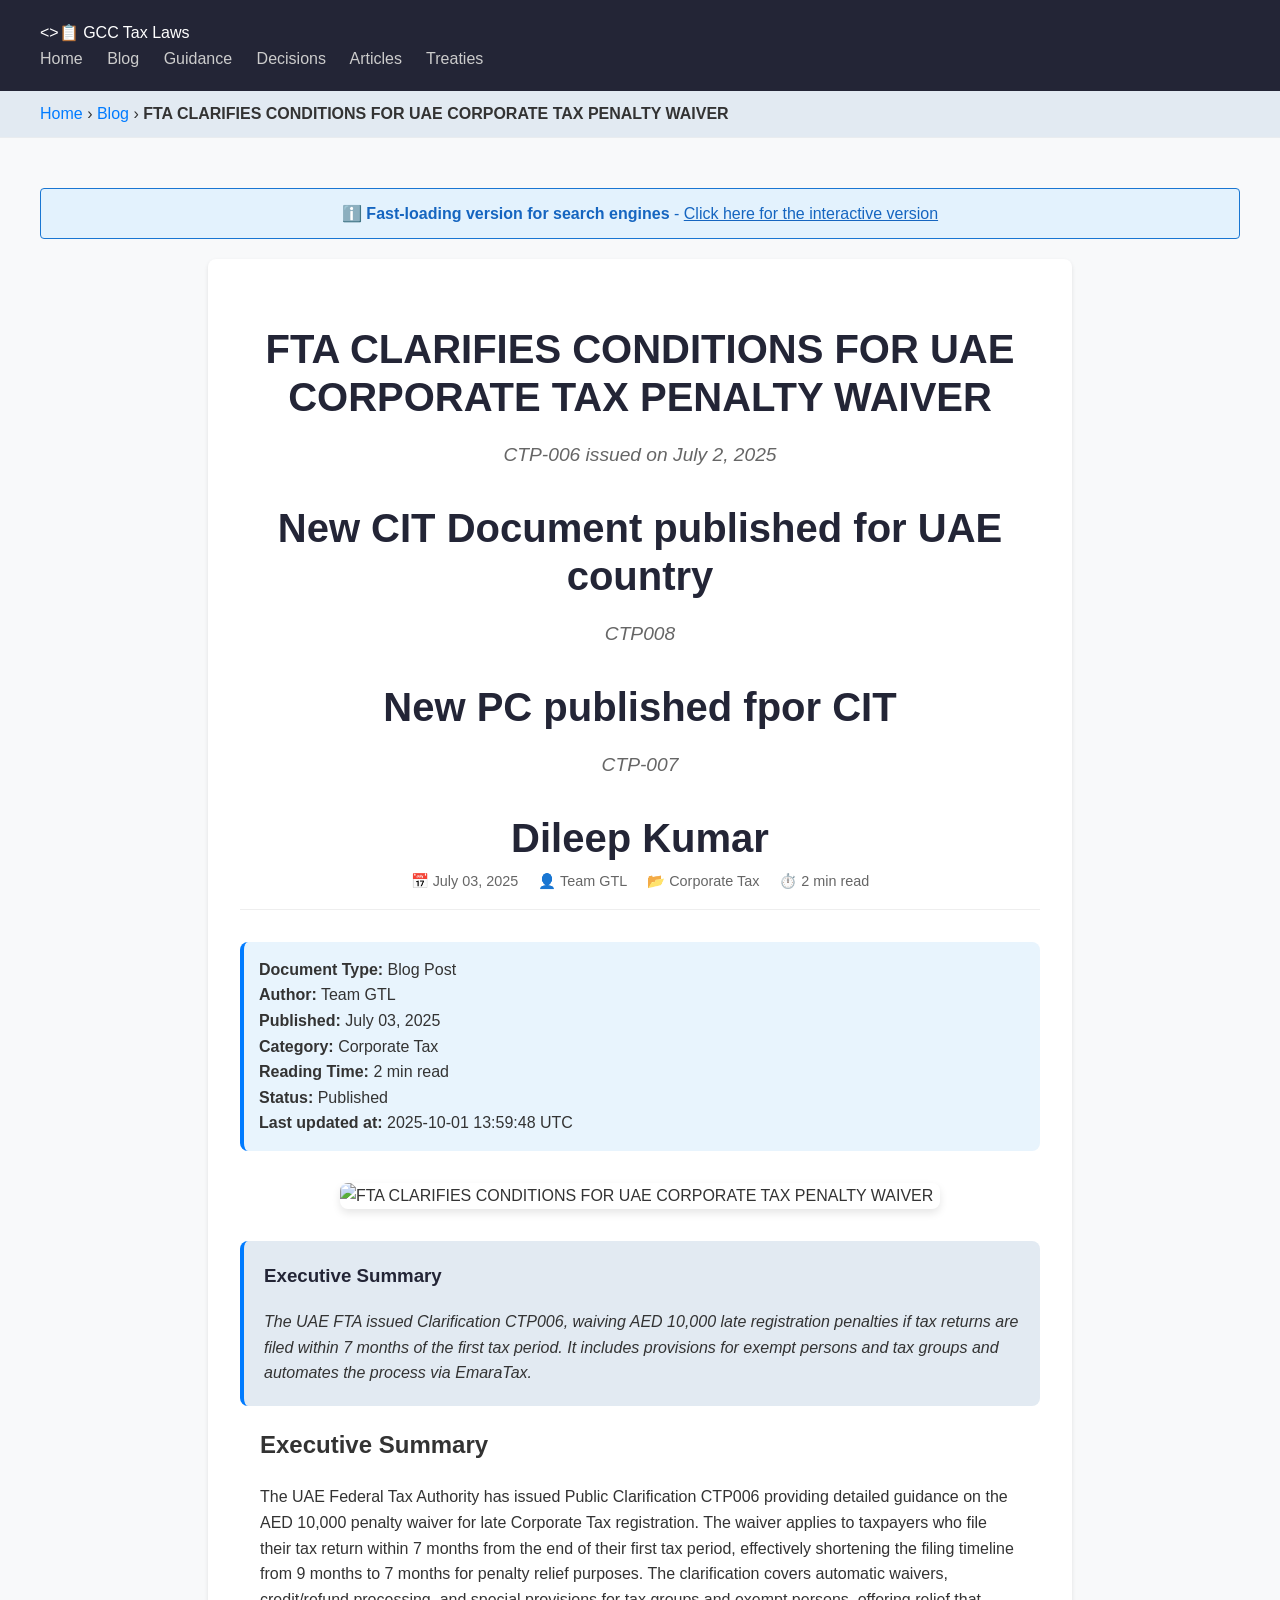
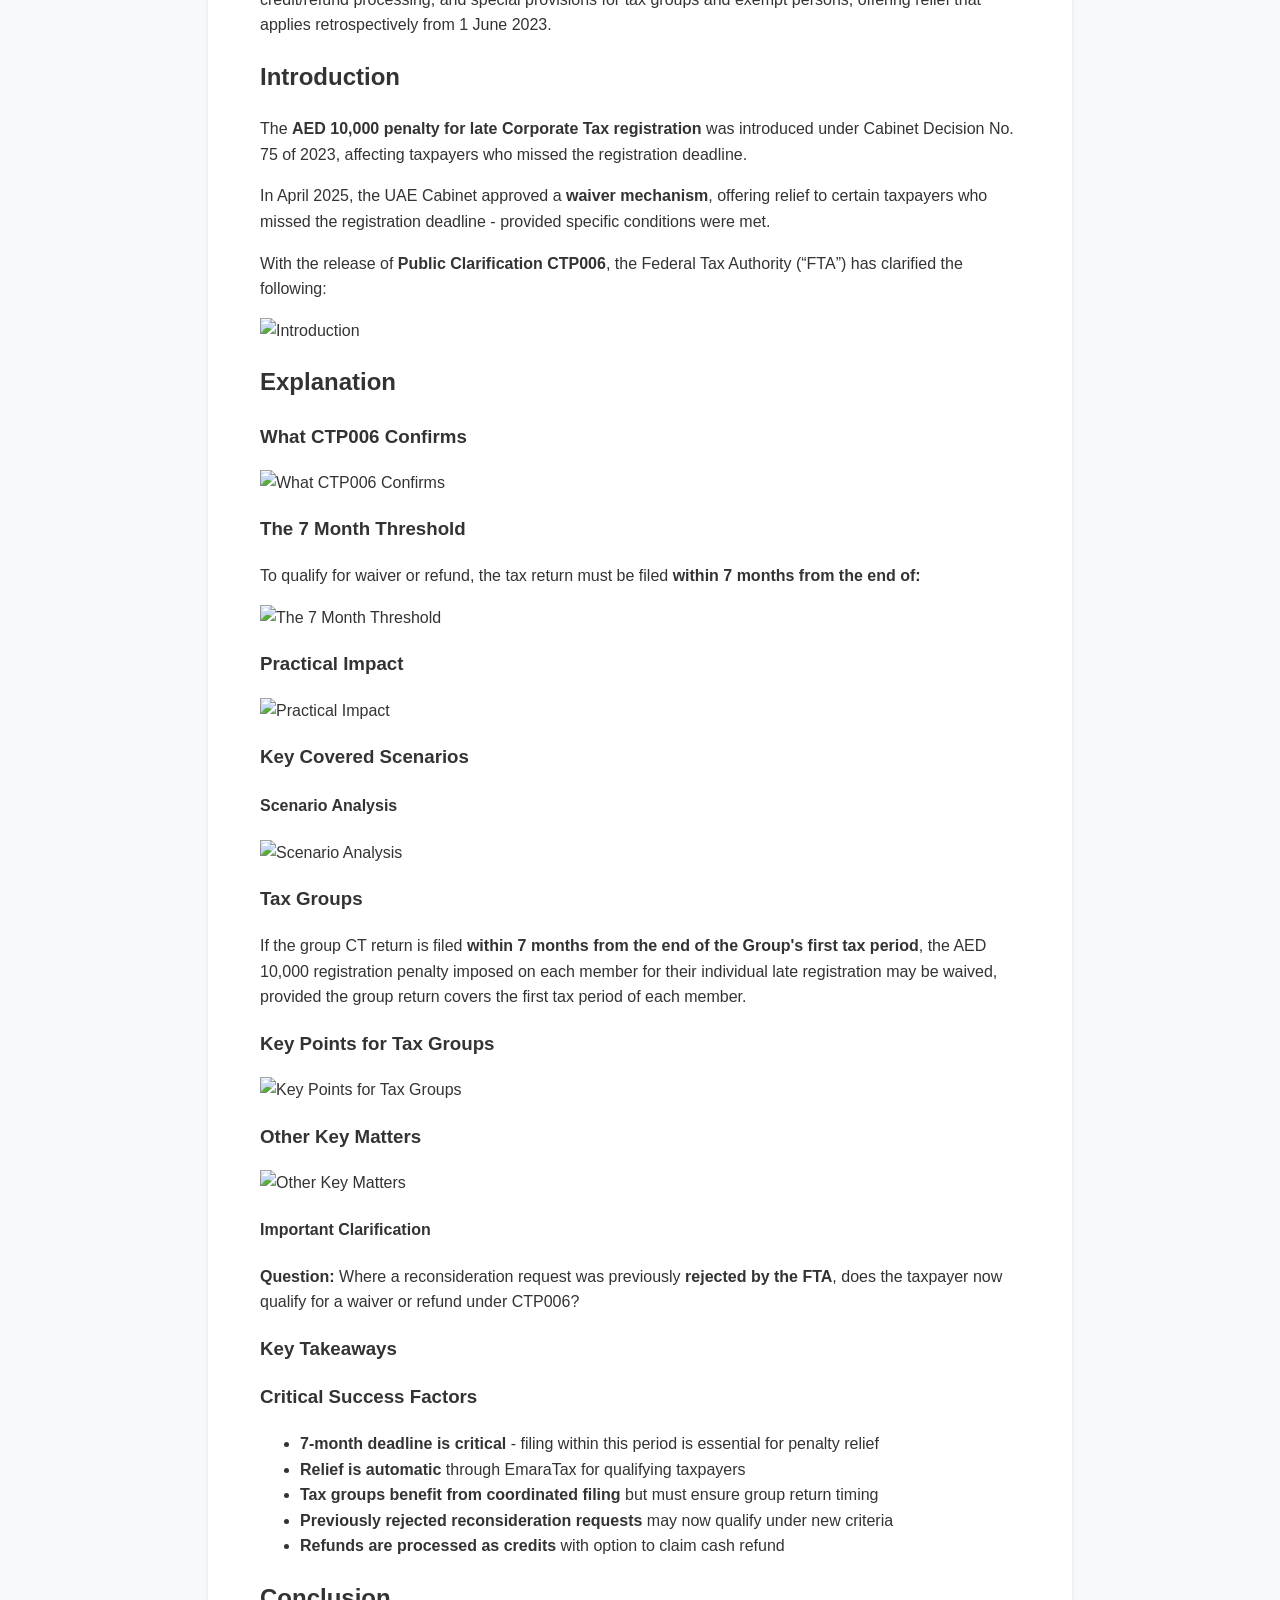
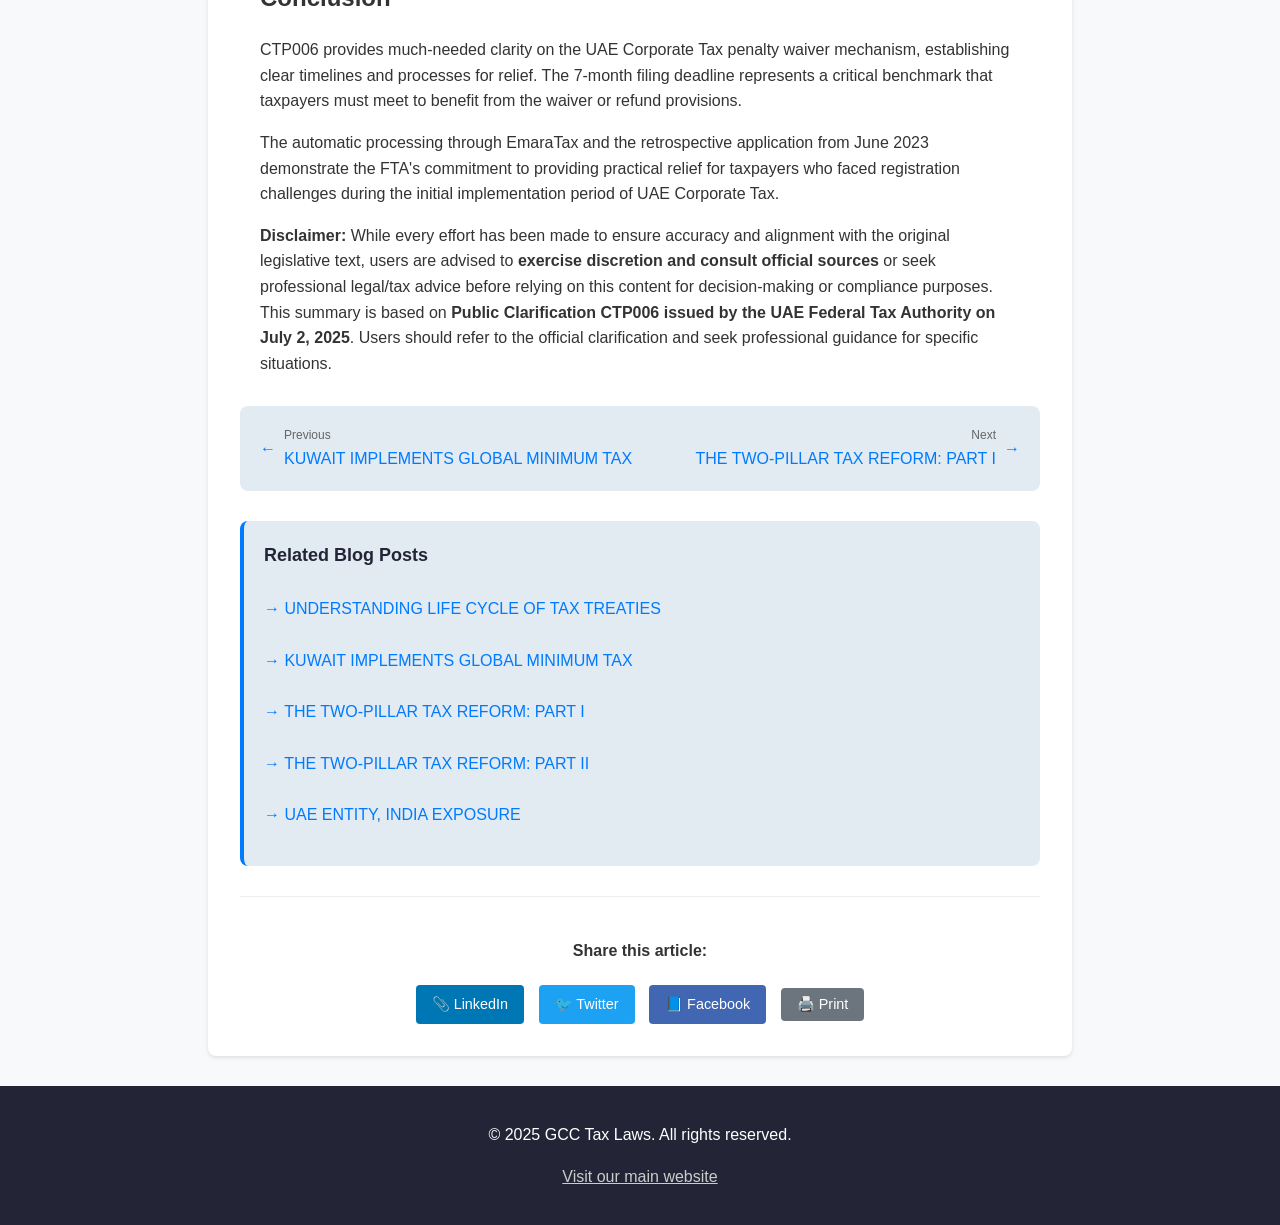
==== commit 26921031: "Add new blog entries for UAE corporate tax updates Added new blog titles and subtitles for UAE corpo" ====
--- a/index.html
+++ b/index.html
@@ -221,6 +221,13 @@
                         <p class="blog-subtitle">CTP-006 issued on July 2, 2025</p>
 
 
+                                                <h1 class="blog-title">New CIT Document published for UAE country</h1>
+                        <p class="blog-subtitle">CTP008</p>
+
+
+                                                <h1 class="blog-title">New PC published fpor CIT</h1>
+                        <p class="blog-subtitle">CTP-007</p>
+
                         <h1 class="blog-title">Dileep Kumar</h1>
                 
 
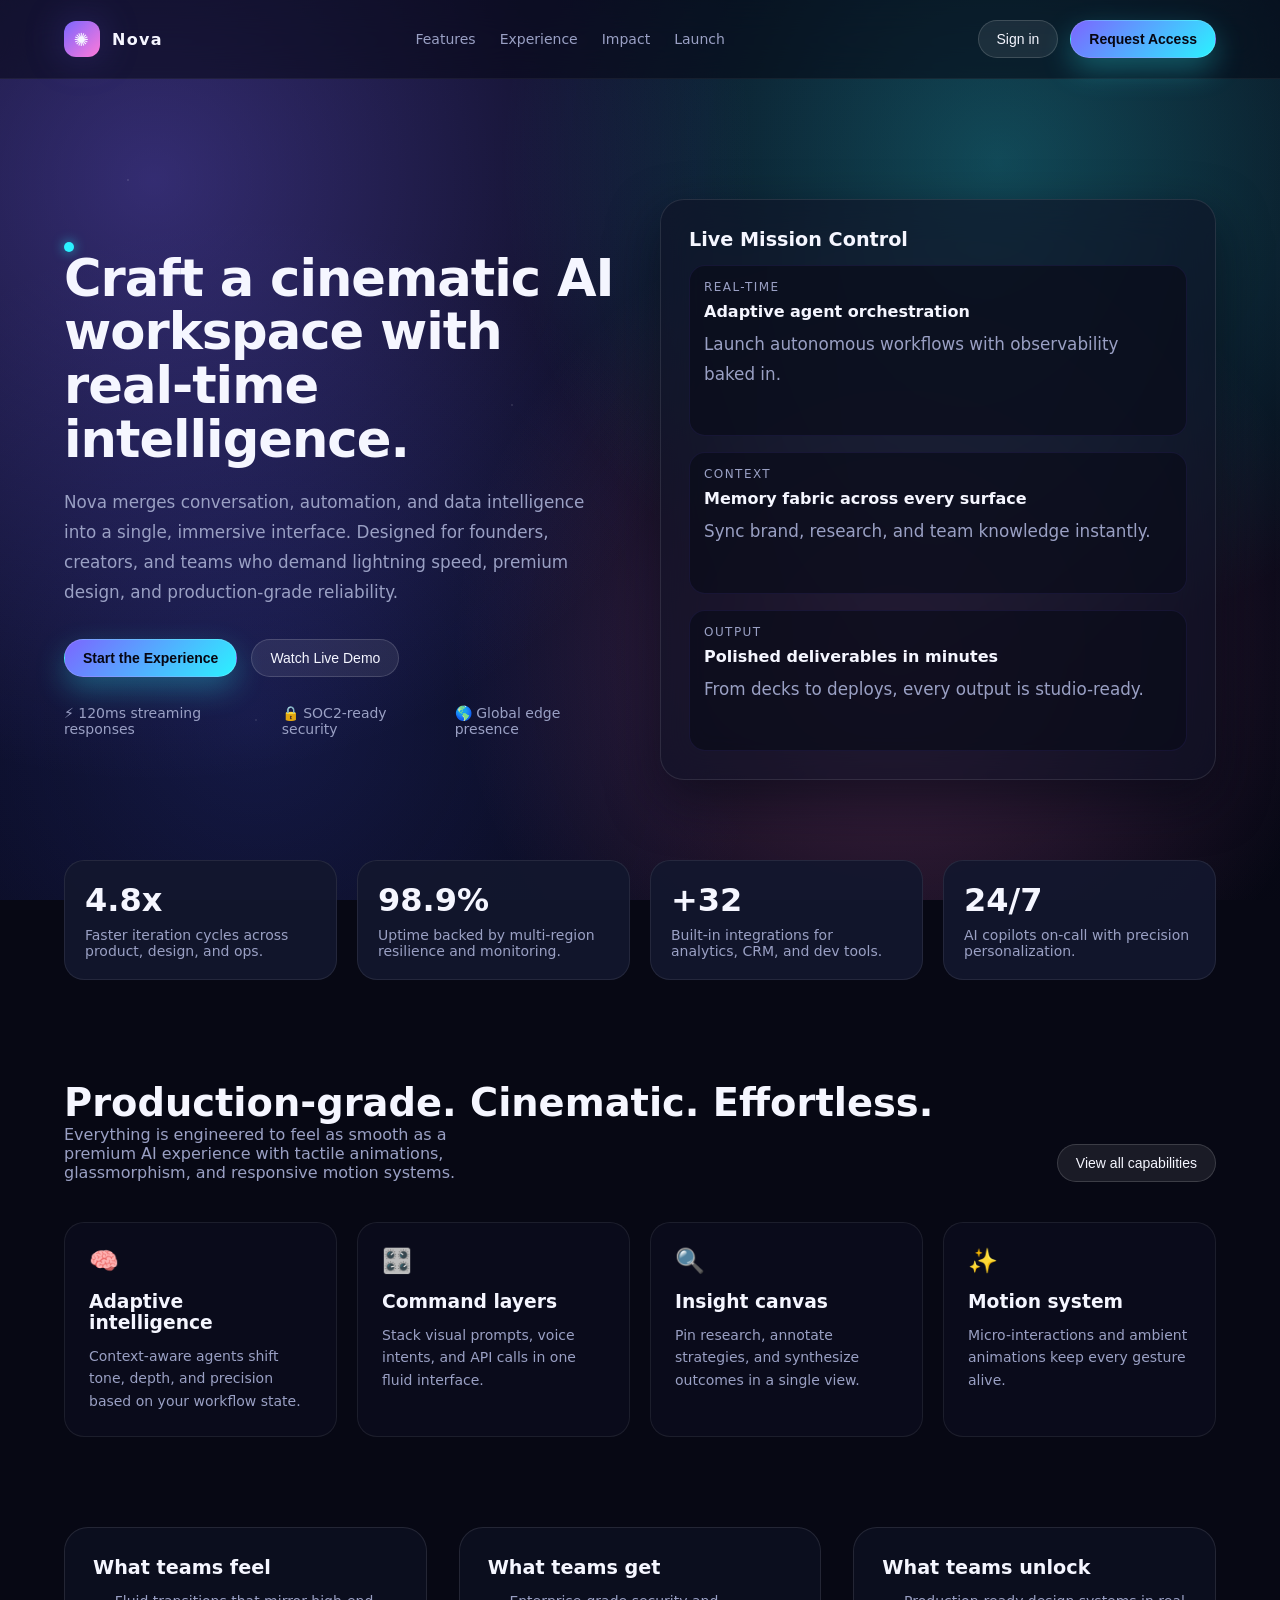
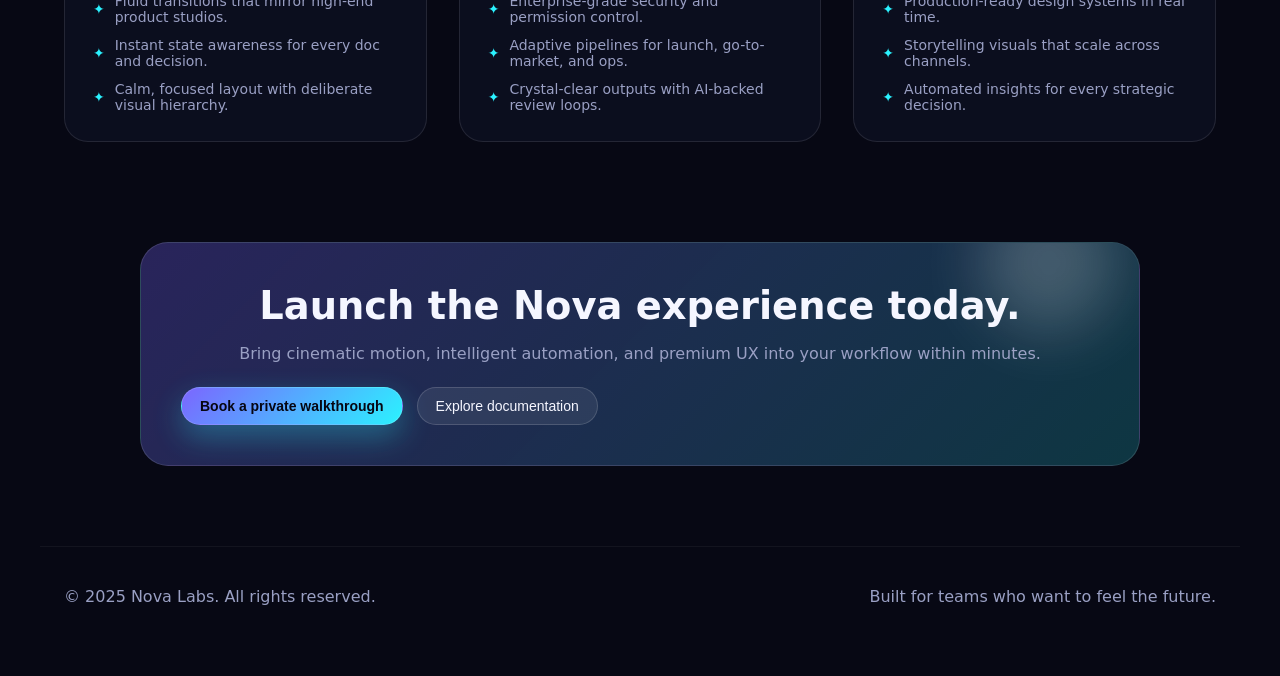
==== commit 42445bbf: "Redesign landing page with cinematic UI" ====
--- a/index.html
+++ b/index.html
@@ -3,340 +3,686 @@
 <head>
     <meta charset="utf-8" />
     <meta name="viewport" content="width=device-width, initial-scale=1" />
-    <meta name="robots" content="index, follow" />
-    <meta name="theme-color" content="#232536" />
-    
-    <!-- SEO Meta Tags -->
-    <title>FTA CLARIFIES CONDITIONS FOR UAE CORPORATE TAX PENALTY WAIVER | GCC Tax Laws</title>
-    <meta name="description" content="This bulletin outlines conditions for corporate tax registration penalty waivers in the UAE. It explains 7-month filing deadlines and group tax rules under EmaraTax." />
-    <meta name="keywords" content="tax, finance, UAE, GCC, corporate tax, business tax" />
-    <link rel="canonical" href="https://gcctaxlaws.com/blogs/fta-clarifies-conditions-for-uae-corporate-tax-penalty-waiver" />
-    
-    <!-- Open Graph / Facebook -->
-    <meta property="og:type" content="article" />
-    <meta property="og:url" content="https://gcctaxlaws.com/blogs/fta-clarifies-conditions-for-uae-corporate-tax-penalty-waiver" />
-    <meta property="og:title" content="FTA CLARIFIES CONDITIONS FOR UAE CORPORATE TAX PENALTY WAIVER" />
-    <meta property="og:description" content="This bulletin outlines conditions for corporate tax registration penalty waivers in the UAE. It explains 7-month filing deadlines and group tax rules under EmaraTax." />
-    <meta property="og:image" content="https://gtlcdn-eufeh8ffbvbvacgf.z03.azurefd.net/guide/blogs/uae-corporate-tax-penalty-waiver/thumbnail-637x425.webp" />
-    <meta property="og:image:alt" content="FTA CLARIFIES CONDITIONS FOR UAE CORPORATE TAX PENALTY WAIVER - GCC Tax Laws" />
-    <meta property="og:site_name" content="GCC Tax Laws" />
-    <meta property="article:author" content="Team GTL" />
-    <meta property="article:published_time" content="2025-07-03T12:00:00" />
-    <meta property="article:section" content="Corporate Tax" />
-    <meta property="fb:app_id" content="123456789012345" />
-    
-    <!-- Twitter -->
-    <meta name="twitter:card" content="summary_large_image" />
-    <meta name="twitter:url" content="https://gcctaxlaws.com/blogs/fta-clarifies-conditions-for-uae-corporate-tax-penalty-waiver" />
-    <meta name="twitter:title" content="FTA CLARIFIES CONDITIONS FOR UAE CORPORATE TAX PENALTY WAIVER" />
-    <meta name="twitter:description" content="This bulletin outlines conditions for corporate tax registration penalty waivers in the UAE. It explains 7-month filing deadlines and group tax rules under EmaraTax." />
-    <meta name="twitter:image" content="https://gtlcdn-eufeh8ffbvbvacgf.z03.azurefd.net/guide/blogs/uae-corporate-tax-penalty-waiver/thumbnail-637x425.webp" />
-    <meta name="twitter:image:alt" content="FTA CLARIFIES CONDITIONS FOR UAE CORPORATE TAX PENALTY WAIVER - GCC Tax Laws" />
-    <meta name="twitter:site" content="@gcctaxlaws" />
-    
-    <!-- LinkedIn specific -->
-    <meta property="linkedin:owner" content="@gcctaxlaws" />
-    
-    <!-- Additional SEO -->
-    <meta name="author" content="Team GTL" />
-    <meta name="language" content="English" />
-    <meta name="geo.region" content="AE" />
-    <meta name="geo.placename" content="UAE" />
-    
-    <!-- Structured Data -->
-    <script type="application/ld+json">
-    {
-  "@context": "https://schema.org",
-  "@type": "BlogPosting",
-  "headline": "FTA CLARIFIES CONDITIONS FOR UAE CORPORATE TAX PENALTY WAIVER",
-  "description": "This bulletin outlines conditions for corporate tax registration penalty waivers in the UAE. It explains 7-month filing deadlines and group tax rules under EmaraTax.",
-  "url": "https://gcctaxlaws.com/blogs/fta-clarifies-conditions-for-uae-corporate-tax-penalty-waiver",
-  "datePublished": "2025-07-03T12:00:00",
-  "dateModified": "2025-07-03T12:00:00",
-  "author": {
-    "@type": "Organization",
-    "name": "Team GTL"
-  },
-  "publisher": {
-    "@type": "Organization",
-    "name": "GCC Tax Laws",
-    "logo": {
-      "@type": "ImageObject",
-      "url": "https://gcctaxlaws.com/logo.png"
-    }
-  },
-  "mainEntityOfPage": {
-    "@type": "WebPage",
-    "@id": "https://gcctaxlaws.com/blogs/fta-clarifies-conditions-for-uae-corporate-tax-penalty-waiver"
-  },
-  "articleSection": "Corporate Tax",
-  "keywords": "tax, finance, UAE, GCC, corporate tax, business tax",
-  "inLanguage": "en",
-  "image": {
-    "@type": "ImageObject",
-    "url": "https://gtlcdn-eufeh8ffbvbvacgf.z03.azurefd.net/guide/blogs/uae-corporate-tax-penalty-waiver/thumbnail-637x425.webp",
-    "width": 1200,
-    "height": 630
-  }
-}
-    </script>
-    
-    <!-- Critical CSS for Blog -->
+    <meta name="theme-color" content="#090b1a" />
+    <title>Nova — A cinematic AI workspace</title>
+    <meta name="description" content="A production-grade, animated landing experience inspired by modern AI products. Smooth gradients, glass surfaces, and immersive motion." />
     <style>
-        body { 
-            font-family: -apple-system, BlinkMacSystemFont, 'Segoe UI', Roboto, sans-serif; 
-            margin: 0; 
-            line-height: 1.6; 
-            background: #f8f9fa;
-            color: #333;
-        }
-        .container { max-width: 1200px; margin: 0 auto; padding: 0 20px; }
-        .header { background: #232536; color: white; padding: 20px 0; }
-        .header h1 { margin: 0; font-size: 1.5rem; }
-        .header nav a { color: #ccc; margin-right: 20px; text-decoration: none; }
-        .header nav a:hover { color: white; }
-        .breadcrumb-nav { background: #e2eaf2;padding: 10px 0; border-bottom: 1px solid #e9ecef; }
-        .breadcrumb-nav a { color: #007bff; text-decoration: none; }
-        .breadcrumb-nav a:hover { text-decoration: underline; }
-        .main-content { padding: 30px 0; }
-        .document-meta { 
-            background: #e8f4fd; 
-            padding: 15px; 
-            border-radius: 8px; 
-            margin-bottom: 20px; 
-            border-left: 4px solid #007bff;
-        }
-        .blog-content { 
-            max-width: 800px; 
-            margin: 0 auto; 
-            background: white; 
-            padding: 2rem; 
-            border-radius: 8px; 
-            box-shadow: 0 2px 4px rgba(0,0,0,0.1);
-        }
-        .blog-header {
+        :root {
+            color-scheme: dark;
+            --bg: #070814;
+            --panel: rgba(16, 19, 38, 0.62);
+            --panel-strong: rgba(19, 23, 46, 0.92);
+            --text: #f5f6ff;
+            --muted: #9aa0c4;
+            --accent: #7b66ff;
+            --accent-2: #2bf2ff;
+            --accent-3: #ff7ad9;
+            --glow: 0 0 40px rgba(123, 102, 255, 0.25);
+        }
+
+        * {
+            box-sizing: border-box;
+            margin: 0;
+            padding: 0;
+        }
+
+        body {
+            font-family: "Inter", "Segoe UI", system-ui, -apple-system, sans-serif;
+            background: var(--bg);
+            color: var(--text);
+            min-height: 100vh;
+            overflow-x: hidden;
+        }
+
+        a {
+            color: inherit;
+            text-decoration: none;
+        }
+
+        .background {
+            position: fixed;
+            inset: 0;
+            pointer-events: none;
+            z-index: 0;
+            background:
+                radial-gradient(circle at 12% 20%, rgba(123, 102, 255, 0.38), transparent 45%),
+                radial-gradient(circle at 78% 18%, rgba(43, 242, 255, 0.28), transparent 40%),
+                radial-gradient(circle at 70% 72%, rgba(255, 122, 217, 0.25), transparent 40%),
+                radial-gradient(circle at 20% 80%, rgba(72, 92, 255, 0.2), transparent 40%),
+                linear-gradient(140deg, rgba(9, 10, 30, 0.95), rgba(7, 8, 20, 0.95));
+            animation: hueShift 18s ease-in-out infinite;
+        }
+
+        .stars {
+            position: absolute;
+            inset: 0;
+            background-image:
+                radial-gradient(1px 1px at 10% 20%, rgba(255, 255, 255, 0.6) 0, transparent 100%),
+                radial-gradient(1px 1px at 20% 80%, rgba(255, 255, 255, 0.5) 0, transparent 100%),
+                radial-gradient(1px 1px at 80% 30%, rgba(255, 255, 255, 0.6) 0, transparent 100%),
+                radial-gradient(1px 1px at 60% 65%, rgba(255, 255, 255, 0.5) 0, transparent 100%),
+                radial-gradient(1px 1px at 40% 45%, rgba(255, 255, 255, 0.55) 0, transparent 100%);
+            opacity: 0.6;
+            animation: twinkle 6s ease-in-out infinite alternate;
+        }
+
+        .page {
+            position: relative;
+            z-index: 1;
+        }
+
+        .nav {
+            position: sticky;
+            top: 0;
+            z-index: 10;
+            backdrop-filter: blur(18px);
+            background: rgba(7, 8, 20, 0.55);
+            border-bottom: 1px solid rgba(255, 255, 255, 0.05);
+        }
+
+        .nav-content {
+            max-width: 1200px;
+            margin: 0 auto;
+            padding: 20px 24px;
+            display: flex;
+            align-items: center;
+            justify-content: space-between;
+        }
+
+        .logo {
+            display: flex;
+            gap: 12px;
+            align-items: center;
+            font-weight: 600;
+            letter-spacing: 0.08em;
+        }
+
+        .logo-badge {
+            width: 36px;
+            height: 36px;
+            border-radius: 12px;
+            background: linear-gradient(135deg, var(--accent), var(--accent-3));
+            display: grid;
+            place-items: center;
+            box-shadow: var(--glow);
+        }
+
+        .logo-badge span {
+            font-size: 18px;
+        }
+
+        .nav-links {
+            display: flex;
+            gap: 24px;
+            font-size: 14px;
+            color: var(--muted);
+        }
+
+        .nav-links a {
+            transition: color 0.3s ease;
+        }
+
+        .nav-links a:hover {
+            color: var(--text);
+        }
+
+        .nav-cta {
+            display: flex;
+            gap: 12px;
+            align-items: center;
+        }
+
+        .btn {
+            padding: 10px 18px;
+            border-radius: 999px;
+            border: 1px solid rgba(255, 255, 255, 0.15);
+            background: rgba(255, 255, 255, 0.08);
+            color: var(--text);
+            font-size: 14px;
+            cursor: pointer;
+            transition: transform 0.3s ease, box-shadow 0.3s ease, background 0.3s ease;
+        }
+
+        .btn-primary {
+            background: linear-gradient(135deg, var(--accent), var(--accent-2));
+            color: #060612;
+            font-weight: 600;
+            box-shadow: 0 12px 30px rgba(43, 242, 255, 0.3);
+        }
+
+        .btn:hover {
+            transform: translateY(-2px);
+            box-shadow: 0 10px 20px rgba(0, 0, 0, 0.35);
+        }
+
+        .hero {
+            max-width: 1200px;
+            margin: 0 auto;
+            padding: 120px 24px 80px;
+            display: grid;
+            grid-template-columns: repeat(auto-fit, minmax(280px, 1fr));
+            gap: 40px;
+            align-items: center;
+        }
+
+        .hero h1 {
+            font-size: clamp(2.6rem, 4vw, 4.6rem);
+            line-height: 1.05;
+            margin-bottom: 20px;
+            letter-spacing: -0.02em;
+        }
+
+        .hero p {
+            color: var(--muted);
+            font-size: 1.05rem;
+            line-height: 1.8;
+            margin-bottom: 32px;
+        }
+
+        .hero-actions {
+            display: flex;
+            flex-wrap: wrap;
+            gap: 14px;
+        }
+
+        .hero-meta {
+            display: flex;
+            gap: 16px;
+            margin-top: 28px;
+            color: var(--muted);
+            font-size: 14px;
+        }
+
+        .hero-card {
+            position: relative;
+            background: var(--panel);
+            border: 1px solid rgba(255, 255, 255, 0.1);
+            border-radius: 24px;
+            padding: 28px;
+            backdrop-filter: blur(20px);
+            box-shadow: 0 20px 50px rgba(5, 8, 20, 0.6);
+            overflow: hidden;
+        }
+
+        .hero-card::before {
+            content: "";
+            position: absolute;
+            inset: -60% 10% auto auto;
+            width: 220px;
+            height: 220px;
+            background: radial-gradient(circle, rgba(123, 102, 255, 0.7), transparent 70%);
+            opacity: 0.55;
+            filter: blur(10px);
+            animation: pulse 5s ease-in-out infinite;
+        }
+
+        .hero-card h2 {
+            font-size: 1.2rem;
+            margin-bottom: 14px;
+        }
+
+        .hero-card .timeline {
+            display: grid;
+            gap: 16px;
+        }
+
+        .timeline-item {
+            display: grid;
+            gap: 8px;
+            padding: 14px;
+            border-radius: 16px;
+            background: rgba(10, 12, 26, 0.7);
+            border: 1px solid rgba(123, 102, 255, 0.1);
+            position: relative;
+            overflow: hidden;
+        }
+
+        .timeline-item::after {
+            content: "";
+            position: absolute;
+            inset: 0;
+            background: linear-gradient(120deg, transparent, rgba(123, 102, 255, 0.15), transparent);
+            transform: translateX(-100%);
+            animation: shimmer 4s ease-in-out infinite;
+        }
+
+        .timeline-item span {
+            font-size: 12px;
+            letter-spacing: 0.12em;
+            text-transform: uppercase;
+            color: var(--muted);
+        }
+
+        .timeline-item strong {
+            font-size: 16px;
+        }
+
+        .metrics {
+            max-width: 1200px;
+            margin: 0 auto;
+            padding: 0 24px 80px;
+            display: grid;
+            grid-template-columns: repeat(auto-fit, minmax(220px, 1fr));
+            gap: 20px;
+        }
+
+        .metric-card {
+            background: var(--panel-strong);
+            border-radius: 20px;
+            padding: 20px;
+            border: 1px solid rgba(255, 255, 255, 0.08);
+            position: relative;
+            overflow: hidden;
+        }
+
+        .metric-card::before {
+            content: "";
+            position: absolute;
+            inset: 0;
+            background: radial-gradient(circle at 20% 0%, rgba(43, 242, 255, 0.2), transparent 60%);
+            opacity: 0;
+            transition: opacity 0.4s ease;
+        }
+
+        .metric-card:hover::before {
+            opacity: 1;
+        }
+
+        .metric-card h3 {
+            font-size: 2rem;
+            margin-bottom: 8px;
+        }
+
+        .metric-card p {
+            color: var(--muted);
+            font-size: 14px;
+        }
+
+        .features {
+            max-width: 1200px;
+            margin: 0 auto;
+            padding: 20px 24px 90px;
+        }
+
+        .features-header {
+            display: flex;
+            justify-content: space-between;
+            align-items: flex-end;
+            gap: 20px;
+            margin-bottom: 40px;
+        }
+
+        .features-header h2 {
+            font-size: clamp(1.8rem, 3vw, 3rem);
+        }
+
+        .features-header p {
+            color: var(--muted);
+            max-width: 420px;
+        }
+
+        .feature-grid {
+            display: grid;
+            grid-template-columns: repeat(auto-fit, minmax(240px, 1fr));
+            gap: 20px;
+        }
+
+        .feature-card {
+            padding: 24px;
+            border-radius: 20px;
+            background: rgba(12, 14, 30, 0.7);
+            border: 1px solid rgba(255, 255, 255, 0.08);
+            transition: transform 0.3s ease, border 0.3s ease;
+        }
+
+        .feature-card:hover {
+            transform: translateY(-6px);
+            border-color: rgba(123, 102, 255, 0.5);
+        }
+
+        .feature-card span {
+            font-size: 24px;
+        }
+
+        .feature-card h3 {
+            margin: 16px 0 12px;
+        }
+
+        .feature-card p {
+            color: var(--muted);
+            line-height: 1.6;
+            font-size: 14px;
+        }
+
+        .experience {
+            max-width: 1200px;
+            margin: 0 auto;
+            padding: 0 24px 100px;
+            display: grid;
+            grid-template-columns: repeat(auto-fit, minmax(280px, 1fr));
+            gap: 32px;
+        }
+
+        .experience-panel {
+            background: var(--panel);
+            border-radius: 24px;
+            padding: 28px;
+            border: 1px solid rgba(255, 255, 255, 0.1);
+            position: relative;
+        }
+
+        .experience-panel h3 {
+            font-size: 1.2rem;
+            margin-bottom: 14px;
+        }
+
+        .experience-panel ul {
+            list-style: none;
+            display: grid;
+            gap: 12px;
+            color: var(--muted);
+            font-size: 14px;
+        }
+
+        .experience-panel li {
+            display: flex;
+            gap: 10px;
+            align-items: center;
+        }
+
+        .experience-panel li::before {
+            content: "✦";
+            color: var(--accent-2);
+        }
+
+        .cta {
+            max-width: 1000px;
+            margin: 0 auto 80px;
+            padding: 40px;
+            border-radius: 28px;
+            background: linear-gradient(135deg, rgba(123, 102, 255, 0.3), rgba(43, 242, 255, 0.2));
+            border: 1px solid rgba(255, 255, 255, 0.12);
             text-align: center;
-            margin-bottom: 2rem;
-            padding-bottom: 1rem;
-            border-bottom: 1px solid #eee;
-        }
-        .blog-title {
-            font-size: 2.5rem;
-            font-weight: bold;
-            color: #232536;
-            margin-bottom: 0.5rem;
-            line-height: 1.2;
-        }
-        .blog-subtitle {
-            font-size: 1.2rem;
-            color: #666;
-            margin-bottom: 1rem;
-            font-style: italic;
-        }
-        .blog-meta {
-            display: flex;
-            justify-content: center;
-            gap: 20px;
+            position: relative;
+            overflow: hidden;
+        }
+
+        .cta::after {
+            content: "";
+            position: absolute;
+            width: 140px;
+            height: 140px;
+            border-radius: 50%;
+            background: rgba(255, 255, 255, 0.2);
+            top: -50px;
+            right: 20px;
+            filter: blur(30px);
+        }
+
+        .cta h2 {
+            font-size: clamp(1.8rem, 3vw, 2.6rem);
+            margin-bottom: 16px;
+        }
+
+        .cta p {
+            color: var(--muted);
+            margin-bottom: 24px;
+        }
+
+        footer {
+            padding: 40px 24px;
+            border-top: 1px solid rgba(255, 255, 255, 0.05);
+            color: var(--muted);
+            display: flex;
             flex-wrap: wrap;
-            color: #666;
-            font-size: 0.9rem;
-        }
-        .blog-image {
-            width: 100%;
-            max-width: 600px;
-            height: auto;
-            margin: 2rem auto;
-            display: block;
-            border-radius: 8px;
-            box-shadow: 0 4px 8px rgba(0,0,0,0.1);
-        }
-        .bot-notice {
-            background: #e3f2fd;
-            border: 1px solid #1976d2;
-            padding: 12px;
-            margin: 20px 0;
-            border-radius: 4px;
-            color: #1565c0;
-            text-align: center;
-        }
-        .footer { background: #232536; color: white; padding: 20px 0; text-align: center; }
-        .footer a { color: #ccc; }
-        .internal-navigation a:hover { background: #e9ecef; padding: 15px; margin: -15px; border-radius: 8px; }
-        .related-content a:hover { text-decoration: underline; }
-        .social-share { 
-            margin-top: 30px; 
-            padding-top: 20px; 
-            border-top: 1px solid #eee; 
-            text-align: center;
-        }
-        .share-btn {
-            margin: 0 5px;
-            padding: 8px 16px;
-            border: none;
-            border-radius: 4px;
-            cursor: pointer;
-            text-decoration: none;
-            display: inline-block;
-            font-size: 0.9rem;
-        }
-        .btn-linkedin { background: #0077b5; color: white; }
-        .btn-twitter { background: #1da1f2; color: white; }
-        .btn-facebook { background: #4267B2; color: white; }
-        .btn-print { background: #6c757d; color: white; }
+            justify-content: space-between;
+            gap: 12px;
+            max-width: 1200px;
+            margin: 0 auto 30px;
+        }
+
+        .pulse-dot {
+            width: 10px;
+            height: 10px;
+            background: var(--accent-2);
+            border-radius: 50%;
+            box-shadow: 0 0 12px rgba(43, 242, 255, 0.7);
+            animation: pulseDot 1.8s infinite;
+        }
+
+        @keyframes hueShift {
+            0%, 100% {
+                filter: hue-rotate(0deg);
+            }
+            50% {
+                filter: hue-rotate(30deg);
+            }
+        }
+
+        @keyframes pulse {
+            0%, 100% {
+                transform: scale(1);
+                opacity: 0.4;
+            }
+            50% {
+                transform: scale(1.1);
+                opacity: 0.8;
+            }
+        }
+
+        @keyframes twinkle {
+            0% {
+                opacity: 0.4;
+            }
+            100% {
+                opacity: 0.9;
+            }
+        }
+
+        @keyframes shimmer {
+            0% {
+                transform: translateX(-120%);
+            }
+            60% {
+                transform: translateX(120%);
+            }
+            100% {
+                transform: translateX(120%);
+            }
+        }
+
+        @keyframes pulseDot {
+            0%, 100% {
+                transform: scale(1);
+            }
+            50% {
+                transform: scale(1.6);
+            }
+        }
+
+        @media (max-width: 760px) {
+            .nav-links {
+                display: none;
+            }
+
+            .hero {
+                padding-top: 80px;
+            }
+
+            .hero-meta {
+                flex-direction: column;
+                align-items: flex-start;
+            }
+
+            .features-header {
+                flex-direction: column;
+                align-items: flex-start;
+            }
+
+            footer {
+                flex-direction: column;
+                align-items: flex-start;
+            }
+        }
     </style>
 </head>
 <body>
-    <div id="root">
-        <header class="header">
-            <div class="container">
-                <>📋 GCC Tax Laws</>
-                <nav>
-                    <a href="/">Home</a>
-                    <a href="/blogs">Blog</a>
-                    <a href="/guidances">Guidance</a>
-                    <a href="/decisions">Decisions</a>
-                    <a href="/articles">Articles</a>
-                    <a href="/tax-treaties">Treaties</a>
-                </nav>
-            </div>
-        </header>
-        
-        
-    <nav class="breadcrumb-nav" aria-label="Breadcrumb">
-        <div class="container">
-            <a href="/">Home</a> › <a href="/blogs">Blog</a> › <strong>FTA CLARIFIES CONDITIONS FOR UAE CORPORATE TAX PENALTY WAIVER</strong>
-        </div>
-    </nav>
-        
-        <main class="main-content">
-            <div class="container">
-                <div class="bot-notice">
-                    ℹ️ <strong>Fast-loading version for search engines</strong> - 
-                    <a href="https://gcctaxlaws.com/blogs/fta-clarifies-conditions-for-uae-corporate-tax-penalty-waiver" style="color: #1565c0;">Click here for the interactive version</a>
-                </div>
-                
-                <article class="blog-content">
-                    <header class="blog-header">
-                        <h1 class="blog-title">FTA CLARIFIES CONDITIONS FOR UAE CORPORATE TAX PENALTY WAIVER</h1>
-                        <p class="blog-subtitle">CTP-006 issued on July 2, 2025</p>
-
-
-                                                <h1 class="blog-title">New CIT Document published for UAE country</h1>
-                        <p class="blog-subtitle">CTP008</p>
-
-
-                                                <h1 class="blog-title">New PC published fpor CIT</h1>
-                        <p class="blog-subtitle">CTP-007</p>
-
-                        <h1 class="blog-title">Dileep Kumar</h1>
-                
-
-                        
-                        <div class="blog-meta">
-                            <span>📅 July 03, 2025</span>
-                            <span>👤 Team GTL</span>
-                            <span>📂 Corporate Tax</span>
-                            <span>⏱️ 2 min read</span>
-                        </div>
-                    </header>
-                    
-                    
-    <div class="document-meta">
-        <strong>Document Type:</strong> Blog Post<br>
-        <strong>Author:</strong> Team GTL<br>
-        <strong>Published:</strong> July 03, 2025<br>
-        <strong>Category:</strong> Corporate Tax<br>
-        <strong>Reading Time:</strong> 2 min read<br>
-        <strong>Status:</strong> Published
-       <br><strong>Last updated at:</strong> 2025-10-01 13:59:48 UTC
+    <div class="background">
+        <div class="stars"></div>
     </div>
-                    
-                    <img src="https://gtlcdn-eufeh8ffbvbvacgf.z03.azurefd.net/guide/blogs/uae-corporate-tax-penalty-waiver/thumbnail-637x425.webp" alt="FTA CLARIFIES CONDITIONS FOR UAE CORPORATE TAX PENALTY WAIVER" class="blog-image" />
-                    
-                    <div class="blog-excerpt" style="background: #e2eaf2;padding: 20px; border-radius: 8px; margin: 20px 0; border-left: 4px solid #007bff;">
-                        <h3 style="margin-top: 0; color: #232536;">Executive Summary</h3>
-                        <p style="margin-bottom: 0; font-style: italic; line-height: 1.6;">The UAE FTA issued Clarification CTP006, waiving AED 10,000 late registration penalties if tax returns are filed within 7 months of the first tax period. It includes provisions for exempt persons and tax groups and automates the process via EmaraTax.</p>
+
+    <div class="page">
+        <nav class="nav">
+            <div class="nav-content">
+                <div class="logo">
+                    <div class="logo-badge"><span>✺</span></div>
+                    <span>Nova</span>
+                </div>
+                <div class="nav-links">
+                    <a href="#features">Features</a>
+                    <a href="#experience">Experience</a>
+                    <a href="#metrics">Impact</a>
+                    <a href="#launch">Launch</a>
+                </div>
+                <div class="nav-cta">
+                    <button class="btn">Sign in</button>
+                    <button class="btn btn-primary">Request Access</button>
+                </div>
+            </div>
+        </nav>
+
+        <section class="hero">
+            <div>
+                <div class="pulse-dot"></div>
+                <h1>Craft a cinematic AI workspace with real-time intelligence.</h1>
+                <p>
+                    Nova merges conversation, automation, and data intelligence into a single, immersive interface.
+                    Designed for founders, creators, and teams who demand lightning speed, premium design, and
+                    production-grade reliability.
+                </p>
+                <div class="hero-actions">
+                    <button class="btn btn-primary">Start the Experience</button>
+                    <button class="btn">Watch Live Demo</button>
+                </div>
+                <div class="hero-meta">
+                    <span>⚡ 120ms streaming responses</span>
+                    <span>🔒 SOC2-ready security</span>
+                    <span>🌎 Global edge presence</span>
+                </div>
+            </div>
+            <div class="hero-card">
+                <h2>Live Mission Control</h2>
+                <div class="timeline">
+                    <div class="timeline-item">
+                        <span>REAL-TIME</span>
+                        <strong>Adaptive agent orchestration</strong>
+                        <p>Launch autonomous workflows with observability baked in.</p>
                     </div>
-                    
-                    <div class="blog-body">
-                        <div class='container'><div class='section'><h2 class='section-title'>Executive Summary</h2><div class='accent-box'><p>The UAE Federal Tax Authority has issued <span class='highlight'>Public Clarification CTP006</span> providing detailed guidance on the <span class='highlight'>AED 10,000 penalty waiver</span> for late Corporate Tax registration. The waiver applies to taxpayers who file their tax return <span class='highlight'>within 7 months</span> from the end of their first tax period, effectively shortening the filing timeline from 9 months to 7 months for penalty relief purposes. The clarification covers <span class='highlight'>automatic waivers, credit/refund processing</span>, and special provisions for <span class='highlight'>tax groups and exempt persons</span>, offering relief that applies retrospectively from 1 June 2023.</p></div></div><div class='section'><h2 class='section-title'>Introduction</h2><p>The <strong>AED 10,000 penalty for late Corporate Tax registration</strong> was introduced under Cabinet Decision No. 75 of 2023, affecting taxpayers who missed the registration deadline.</p><p>In April 2025, the UAE Cabinet approved a <strong>waiver mechanism</strong>, offering relief to certain taxpayers who missed the registration deadline - provided specific conditions were met.</p><p>With the release of <strong>Public Clarification CTP006</strong>, the Federal Tax Authority (“FTA”) has clarified the following:</p><img alt='Introduction' src='https://gtlcdn-eufeh8ffbvbvacgf.z03.azurefd.net/guide/blogs/uae-corporate-tax-penalty-waiver/01.webp'/></div><div class='section'><h2 class='section-title'>Explanation</h2><h3 class='subsection-title'>What CTP006 Confirms</h3><img alt='What CTP006 Confirms' class='large-image' src='https://gtlcdn-eufeh8ffbvbvacgf.z03.azurefd.net/guide/blogs/uae-corporate-tax-penalty-waiver/02.webp'/><h3 class='subsection-title'>The 7 Month Threshold</h3><p>To qualify for waiver or refund, the tax return must be filed <strong>within 7 months from the end of:</strong></p><img alt='The 7 Month Threshold' class='large-image' src='https://gtlcdn-eufeh8ffbvbvacgf.z03.azurefd.net/guide/blogs/uae-corporate-tax-penalty-waiver/03.webp'/><h3 class='subsection-title'>Practical Impact</h3><img alt='Practical Impact' class='large-image' src='https://gtlcdn-eufeh8ffbvbvacgf.z03.azurefd.net/guide/blogs/uae-corporate-tax-penalty-waiver/04.webp'/><h3 class='subsection-title'>Key Covered Scenarios</h3><div class='accent-box'><h4 class='step-title'>Scenario Analysis</h4><img alt='Scenario Analysis' class='large-image' src='https://gtlcdn-eufeh8ffbvbvacgf.z03.azurefd.net/guide/blogs/uae-corporate-tax-penalty-waiver/05.webp'/></div><h3 class='subsection-title'>Tax Groups</h3><p>If the group CT return is filed <strong>within 7 months from the end of the Group's first tax period</strong>, the AED 10,000 registration penalty imposed on each member for their individual late registration may be waived, provided the group return covers the first tax period of each member. </p><h3>Key Points for Tax Groups</h3><img alt='Key Points for Tax Groups' src='https://gtlcdn-eufeh8ffbvbvacgf.z03.azurefd.net/guide/blogs/uae-corporate-tax-penalty-waiver/06.webp'/><h3 class='subsection-title'>Other Key Matters</h3><img alt='Other Key Matters' class='large-image' src='https://gtlcdn-eufeh8ffbvbvacgf.z03.azurefd.net/guide/blogs/uae-corporate-tax-penalty-waiver/07.webp'/><h4 class='step-title'>Important Clarification</h4><div class='accent-box'><p><strong>Question:</strong> Where a reconsideration request was previously <strong>rejected by the FTA</strong>, does the taxpayer now qualify for a waiver or refund under CTP006?</p></div><h3 class='subsection-title'>Key Takeaways</h3><div class='key-points'><h3>Critical Success Factors</h3><ul><li><strong>7-month deadline is critical</strong> - filing within this period is essential for penalty relief</li><li><strong>Relief is automatic</strong> through EmaraTax for qualifying taxpayers</li><li><strong>Tax groups benefit from coordinated filing</strong> but must ensure group return timing </li><li><strong>Previously rejected reconsideration requests</strong> may now qualify under new criteria </li><li><strong>Refunds are processed as credits</strong> with option to claim cash refund</li></ul></div></div><div class='section'><h2 class='section-title'>Conclusion</h2><p>CTP006 provides much-needed clarity on the UAE Corporate Tax penalty waiver mechanism, establishing clear timelines and processes for relief. The 7-month filing deadline represents a critical benchmark that taxpayers must meet to benefit from the waiver or refund provisions.</p><p>The automatic processing through EmaraTax and the retrospective application from June 2023 demonstrate the FTA's commitment to providing practical relief for taxpayers who faced registration challenges during the initial implementation period of UAE Corporate Tax.</p><div class='accent-box'><p><strong>Disclaimer:</strong> While every effort has been made to ensure accuracy and alignment with the original legislative text, users are advised to <strong>exercise discretion and consult official sources</strong> or seek professional legal/tax advice before relying on this content for decision-making or compliance purposes. This summary is based on <strong>Public Clarification CTP006 issued by the UAE Federal Tax Authority on July 2, 2025</strong>. Users should refer to the official clarification and seek professional guidance for specific situations.</p></div></div></div>
+                    <div class="timeline-item">
+                        <span>CONTEXT</span>
+                        <strong>Memory fabric across every surface</strong>
+                        <p>Sync brand, research, and team knowledge instantly.</p>
                     </div>
-                    
-                    <div class="internal-navigation" style="display: flex; justify-content: space-between; margin: 30px 0; padding: 20px; background: #e2eaf2;border-radius: 8px;">
-        <a href="/blogs/kuwait-implements-global-minimum-tax" class="nav-link prev-link" style="color: #007bff; text-decoration: none; display: flex; align-items: center;">
-            <span style="margin-right: 8px;">←</span>
-            <div>
-                <div style="font-size: 12px; color: #666;">Previous</div>
-                <div style="font-weight: 500;">KUWAIT IMPLEMENTS GLOBAL MINIMUM TAX</div>
-            </div>
-        </a>
-        <a href="/blogs/the-two-pillar-tax-reform-part-i" class="nav-link next-link" style="color: #007bff; text-decoration: none; display: flex; align-items: center; text-align: right;">
-            <div>
-                <div style="font-size: 12px; color: #666;">Next</div>
-                <div style="font-weight: 500;">THE TWO-PILLAR TAX REFORM: PART I</div>
-            </div>
-            <span style="margin-left: 8px;">→</span>
-        </a></div>
-                    
-    <div class="related-content" style="margin: 30px 0; padding: 20px; background: #e2eaf2;border-radius: 8px; border-left: 4px solid #007bff;">
-        <h3 style="margin-top: 0; color: #232536; font-size: 18px;">Related Blog Posts</h3>
-        <ul style="list-style: none; padding: 0; margin: 0;">
-            <li style="margin-bottom: 10px;">
-                <a href="/blogs/understanding-life-cycle-of-tax-treaties" style="color: #007bff; text-decoration: none; display: block; padding: 8px 0;">
-                    → UNDERSTANDING LIFE CYCLE OF TAX TREATIES
-                </a>
-            </li>
-            <li style="margin-bottom: 10px;">
-                <a href="/blogs/kuwait-implements-global-minimum-tax" style="color: #007bff; text-decoration: none; display: block; padding: 8px 0;">
-                    → KUWAIT IMPLEMENTS GLOBAL MINIMUM TAX
-                </a>
-            </li>
-            <li style="margin-bottom: 10px;">
-                <a href="/blogs/the-two-pillar-tax-reform-part-i" style="color: #007bff; text-decoration: none; display: block; padding: 8px 0;">
-                    → THE TWO-PILLAR TAX REFORM: PART I
-                </a>
-            </li>
-            <li style="margin-bottom: 10px;">
-                <a href="/blogs/the-two-pillar-tax-reform-part-ii" style="color: #007bff; text-decoration: none; display: block; padding: 8px 0;">
-                    → THE TWO-PILLAR TAX REFORM: PART II
-                </a>
-            </li>
-            <li style="margin-bottom: 10px;">
-                <a href="/blogs/uae-entity-india-exposure" style="color: #007bff; text-decoration: none; display: block; padding: 8px 0;">
-                    → UAE ENTITY, INDIA EXPOSURE
-                </a>
-            </li></ul></div>
-                    
-                    <div class="social-share">
-                        <h4>Share this article:</h4>
-                        <a href="https://www.linkedin.com/sharing/share-offsite/?url=https://gcctaxlaws.com/blogs/fta-clarifies-conditions-for-uae-corporate-tax-penalty-waiver" target="_blank" class="share-btn btn-linkedin">
-                            📎 LinkedIn
-                        </a>
-                        <a href="https://twitter.com/intent/tweet?url=https://gcctaxlaws.com/blogs/fta-clarifies-conditions-for-uae-corporate-tax-penalty-waiver&text=FTA CLARIFIES CONDITIONS FOR UAE CORPORATE TAX PENALTY WAIVER" target="_blank" class="share-btn btn-twitter">
-                            🐦 Twitter
-                        </a>
-                        <a href="https://www.facebook.com/sharer/sharer.php?u=https://gcctaxlaws.com/blogs/fta-clarifies-conditions-for-uae-corporate-tax-penalty-waiver" target="_blank" class="share-btn btn-facebook">
-                            📘 Facebook
-                        </a>
-                        <button onclick="window.print()" class="share-btn btn-print">
-                            🖨️ Print
-                        </button>
+                    <div class="timeline-item">
+                        <span>OUTPUT</span>
+                        <strong>Polished deliverables in minutes</strong>
+                        <p>From decks to deploys, every output is studio-ready.</p>
                     </div>
-                </article>
-            </div>
-        </main>
-        
-        <footer class="footer">
-            <div class="container">
-                <p>&copy; 2025 GCC Tax Laws. All rights reserved.</p>
-                <p><a href="https://gcctaxlaws.com">Visit our main website</a></p>
-            </div>
+                </div>
+            </div>
+        </section>
+
+        <section class="metrics" id="metrics">
+            <div class="metric-card">
+                <h3>4.8x</h3>
+                <p>Faster iteration cycles across product, design, and ops.</p>
+            </div>
+            <div class="metric-card">
+                <h3>98.9%</h3>
+                <p>Uptime backed by multi-region resilience and monitoring.</p>
+            </div>
+            <div class="metric-card">
+                <h3>+32</h3>
+                <p>Built-in integrations for analytics, CRM, and dev tools.</p>
+            </div>
+            <div class="metric-card">
+                <h3>24/7</h3>
+                <p>AI copilots on-call with precision personalization.</p>
+            </div>
+        </section>
+
+        <section class="features" id="features">
+            <div class="features-header">
+                <div>
+                    <h2>Production-grade. Cinematic. Effortless.</h2>
+                    <p>Everything is engineered to feel as smooth as a premium AI experience with tactile animations, glassmorphism, and responsive motion systems.</p>
+                </div>
+                <button class="btn">View all capabilities</button>
+            </div>
+            <div class="feature-grid">
+                <div class="feature-card">
+                    <span>🧠</span>
+                    <h3>Adaptive intelligence</h3>
+                    <p>Context-aware agents shift tone, depth, and precision based on your workflow state.</p>
+                </div>
+                <div class="feature-card">
+                    <span>🎛️</span>
+                    <h3>Command layers</h3>
+                    <p>Stack visual prompts, voice intents, and API calls in one fluid interface.</p>
+                </div>
+                <div class="feature-card">
+                    <span>🔍</span>
+                    <h3>Insight canvas</h3>
+                    <p>Pin research, annotate strategies, and synthesize outcomes in a single view.</p>
+                </div>
+                <div class="feature-card">
+                    <span>✨</span>
+                    <h3>Motion system</h3>
+                    <p>Micro-interactions and ambient animations keep every gesture alive.</p>
+                </div>
+            </div>
+        </section>
+
+        <section class="experience" id="experience">
+            <div class="experience-panel">
+                <h3>What teams feel</h3>
+                <ul>
+                    <li>Fluid transitions that mirror high-end product studios.</li>
+                    <li>Instant state awareness for every doc and decision.</li>
+                    <li>Calm, focused layout with deliberate visual hierarchy.</li>
+                </ul>
+            </div>
+            <div class="experience-panel">
+                <h3>What teams get</h3>
+                <ul>
+                    <li>Enterprise-grade security and permission control.</li>
+                    <li>Adaptive pipelines for launch, go-to-market, and ops.</li>
+                    <li>Crystal-clear outputs with AI-backed review loops.</li>
+                </ul>
+            </div>
+            <div class="experience-panel">
+                <h3>What teams unlock</h3>
+                <ul>
+                    <li>Production-ready design systems in real time.</li>
+                    <li>Storytelling visuals that scale across channels.</li>
+                    <li>Automated insights for every strategic decision.</li>
+                </ul>
+            </div>
+        </section>
+
+        <section class="cta" id="launch">
+            <h2>Launch the Nova experience today.</h2>
+            <p>Bring cinematic motion, intelligent automation, and premium UX into your workflow within minutes.</p>
+            <div class="hero-actions">
+                <button class="btn btn-primary">Book a private walkthrough</button>
+                <button class="btn">Explore documentation</button>
+            </div>
+        </section>
+
+        <footer>
+            <span>© 2025 Nova Labs. All rights reserved.</span>
+            <span>Built for teams who want to feel the future.</span>
         </footer>
     </div>
-    
-    <!-- Data for React hydration -->
-    <script>
-        window.__STATIC_PAGE_DATA__ = {"type": "blogs", "slug": "fta-clarifies-conditions-for-uae-corporate-tax-penalty-waiver", "url": "/blogs/fta-clarifies-conditions-for-uae-corporate-tax-penalty-waiver", "title": "FTA CLARIFIES CONDITIONS FOR UAE CORPORATE TAX PENALTY WAIVER", "canonical": "https://gcctaxlaws.com/blogs/fta-clarifies-conditions-for-uae-corporate-tax-penalty-waiver"};
-    </script>
 </body>
 </html>
